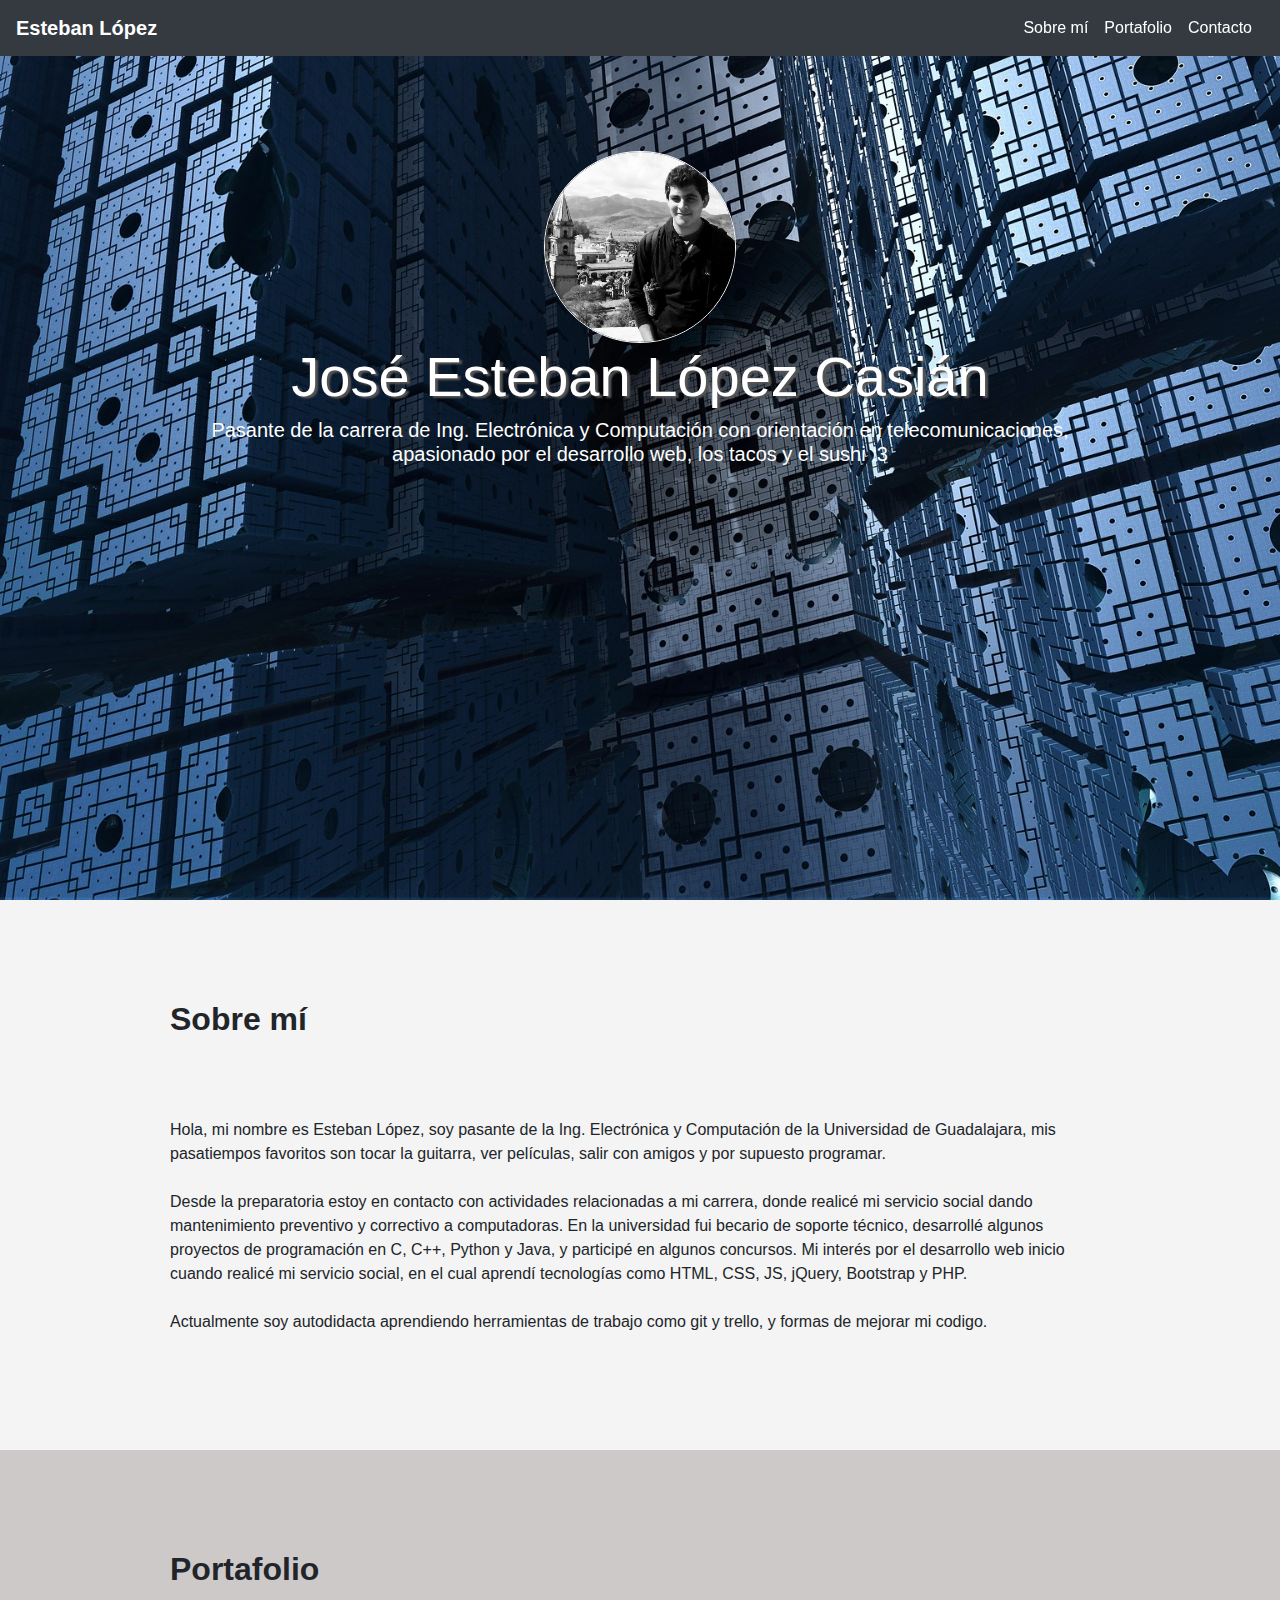
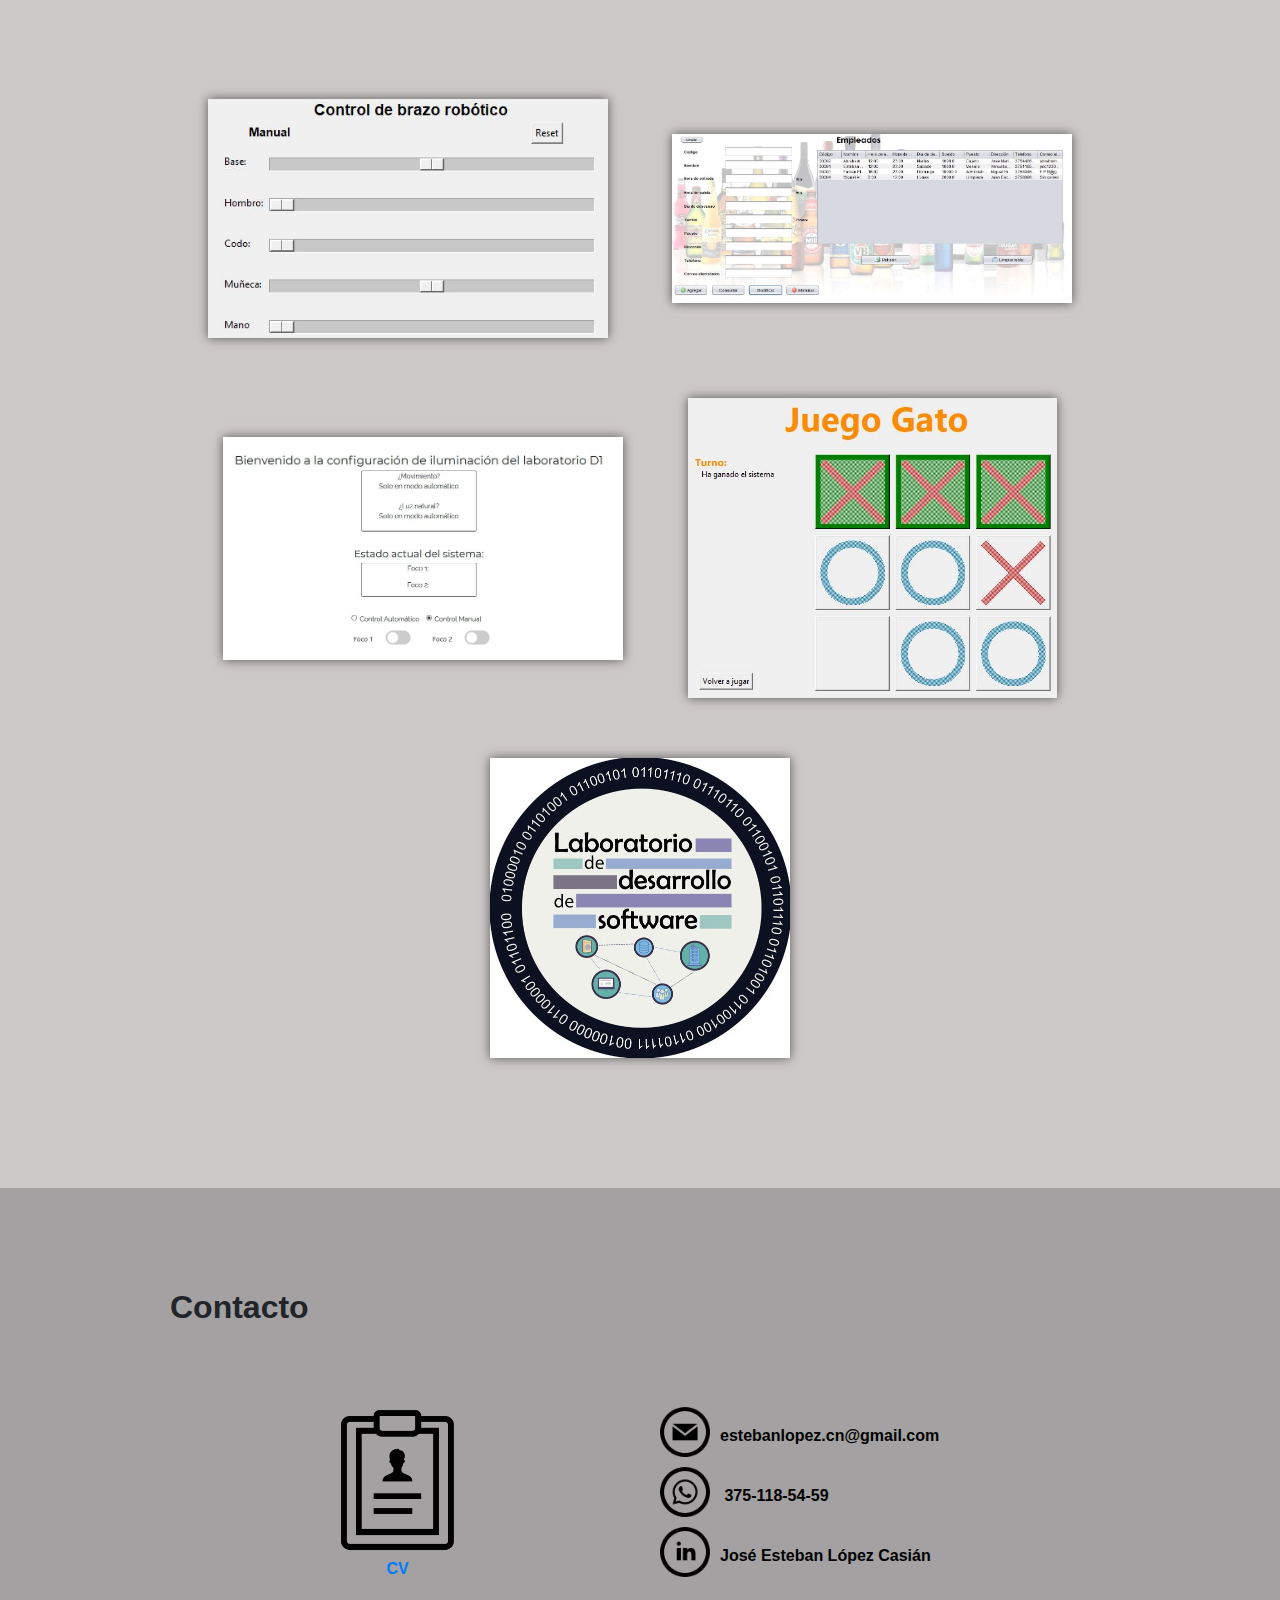
==== index.html @ 37975eb3 "Actualizando CV" ====
<!doctype html>
<html lang="en">
  <head>
    <meta charset="utf-8">
    <meta name="viewport" content="width=device-width, initial-scale=1, shrink-to-fit=no">
    <meta name="description" content="">
    <meta name="author" content="">

    <title>Esteban López</title>

    <!-- Bootstrap core CSS -->
    <link href="bootstrap/css/bootstrap.min.css" rel="stylesheet">

    <!-- Custom styles for this template -->
    <link href="css/starter-template.css" rel="stylesheet">
  </head>

  <body>

    <nav class="navbar navbar-expand-md navbar-dark bg-dark fixed-top">
      <a id="name" class="navbar-brand" href="#"><b>Esteban López</b></a>

      <div class="collapse navbar-collapse" id="menu">
        <ul class="navbar-nav mr-auto">
          <li class="nav-item active">
            <a class="nav-link" href="#sobremi">Sobre mí</a>
          </li>
          <li class="nav-item active">
            <a class="nav-link" href="#portafolio">Portafolio</a>
          </li>
          <li class="nav-item active">
            <a class="nav-link" href="#contacto">Contacto</a>
          </li>
        </ul>
      </div>
    </nav>

    <main role="main" class="main">
      <div class="starter-template pt-5">
        <img src="images/profile.jpg" id="profile" class="rounded-circle border border-white img-fluid">
        <h1 id="nombrePrincipal" class="display-4"><strong>José Esteban López Casián</strong></h1>
        <p class="lead h1"><b>Pasante de la carrera de Ing. Electrónica y Computación con orientación en telecomunicaciones, <br />apasionado por el desarrollo web, los tacos y el sushi :3</b></p>
      </div>
    </main><!-- /.container -->

    <section id="sobremi">
      <div class="container sobremi">
        <h2><b>Sobre mí</b></h2><br /><br /><br />
        <p>Hola, mi nombre es Esteban López, soy pasante de la Ing. Electrónica y Computación de la Universidad de Guadalajara, mis pasatiempos favoritos son tocar la guitarra, ver películas, salir con amigos y por supuesto programar.
        <br /><br />
        Desde la preparatoria estoy en contacto con actividades relacionadas a mi carrera, donde realicé mi servicio social dando mantenimiento preventivo y correctivo a computadoras. En la universidad fui becario de soporte técnico, desarrollé algunos proyectos de programación en C, C++, Python y Java, y participé en algunos concursos. Mi interés por el desarrollo web inicio cuando realicé mi servicio social, en el cual aprendí tecnologías como HTML, CSS, JS, jQuery, Bootstrap y PHP.
        <br /><br />
        Actualmente soy autodidacta aprendiendo herramientas de trabajo como git y trello, y formas de mejorar mi codigo.</p>
      </div>
    </section> <!-- Sobre mi -->

    <section id="portafolio">
      <div class="container portafolio">
        <h2><b>Portafolio</b></h2>
        <br /><br /><br />
        <a href="pages/brazo.html" target="blank"><img src="images/Projects/brazo1.JPG" class="imgPortafolio"></a>
        <a href="pages/bar.html" target="blank"><img src="images/Projects/BAR6.JPG" class="imgPortafolio"></a>
        <a href="pages/tca.html" target="blank"><img src="images/Projects/TCA1.JPG" class="imgPortafolio"></a>
        <a href="pages/gato.html" target="blank"><img src="images/Projects/IA4.JPG" class="imgPortafolio"></a>
        <a href="pages/lds.html" target="blank"><img src="images/Projects/LDS.JPG" class="imgPortafolio"></a>
      </div>
    </section>

    <section id="contacto">
      <div class="container cv">
        <h2><b>Contacto</b></h2>
        <br /><br /><br />
        <div class="row rowContacto">
          <div class="col">
            <a href="https://drive.google.com/open?id=1oWNqxkdIHij35m70nmXKSUbn70EQb5oa" target="_blank"><img src="images/cv.png" id="cv" width="150" height="150" alt="CV"><br />  
            <label id="lblcv" for="cv"><b> CV </b></label></a>
          </div>
          <div class="col redes">
              <div class="row">
                <a href="mailto:estebanlopez.cn@gmail.com"><img src="images/mail.png" width="50" height="50"><b>estebanlopez.cn@gmail.com</b></a>
              </div>
              <div class="row">
                <a><img src="images/whatsapp.png" width="50" height="50">
                <b>375-118-54-59</b></a>
              </div>
              <div class="row">
                <a href="https://www.linkedin.com/in/jos%C3%A9-esteban-l%C3%B3pez-casi%C3%A1n-299401143/" target="_blank"><img src="images/linkedin.png" width="50" height="50"><b>José Esteban López Casián</b></a>
              </div>
          </div>
        </div>
      </div>
    </section>
    <script type="text/javascript" src="js/jquery.js"></script>
  </body>
</html>
---- css/starter-template.css ----
body, html{
	height: 100%;
}

.starter-template {
  color: white;
  text-align: center;
}

.main {
	padding-top: 55px;
	height: 100%;
	background-image: url(../images/main.jpg);
	background-position: center;
	background-repeat: no-repeat;
	background-size: cover;
}

#nombrePrincipal {
  	text-shadow: 3px 2px 2px #565555;
}

#name {
	margin-right: 30px;
}

#profile {
	max-width: 12em;
	max-height: 12em;
}

.container {
	padding: 100px;
}

#sobremi {
	background-color: #f4f4f4;
}

#portafolio {
	background-color: #cec9c9;
	text-align: center;
}

#menu {
	position: inherit;
	right: 0;
	padding-right: 20px;
}

.imgPortafolio {
	box-shadow: 0 0 10px #565555;
	max-height: 300px;
	max-width: 400px;
	margin: 30px;
}

.portafolio h2 {
	text-align: left;
}

#contacto {
	background-color: #a3a1a1;
}

.rowContacto{
	text-align: center;
}

.redes img{
	display: inline-block;
	margin: 0 10px 10px 20px;
}

.redes b {
	color: black;
}
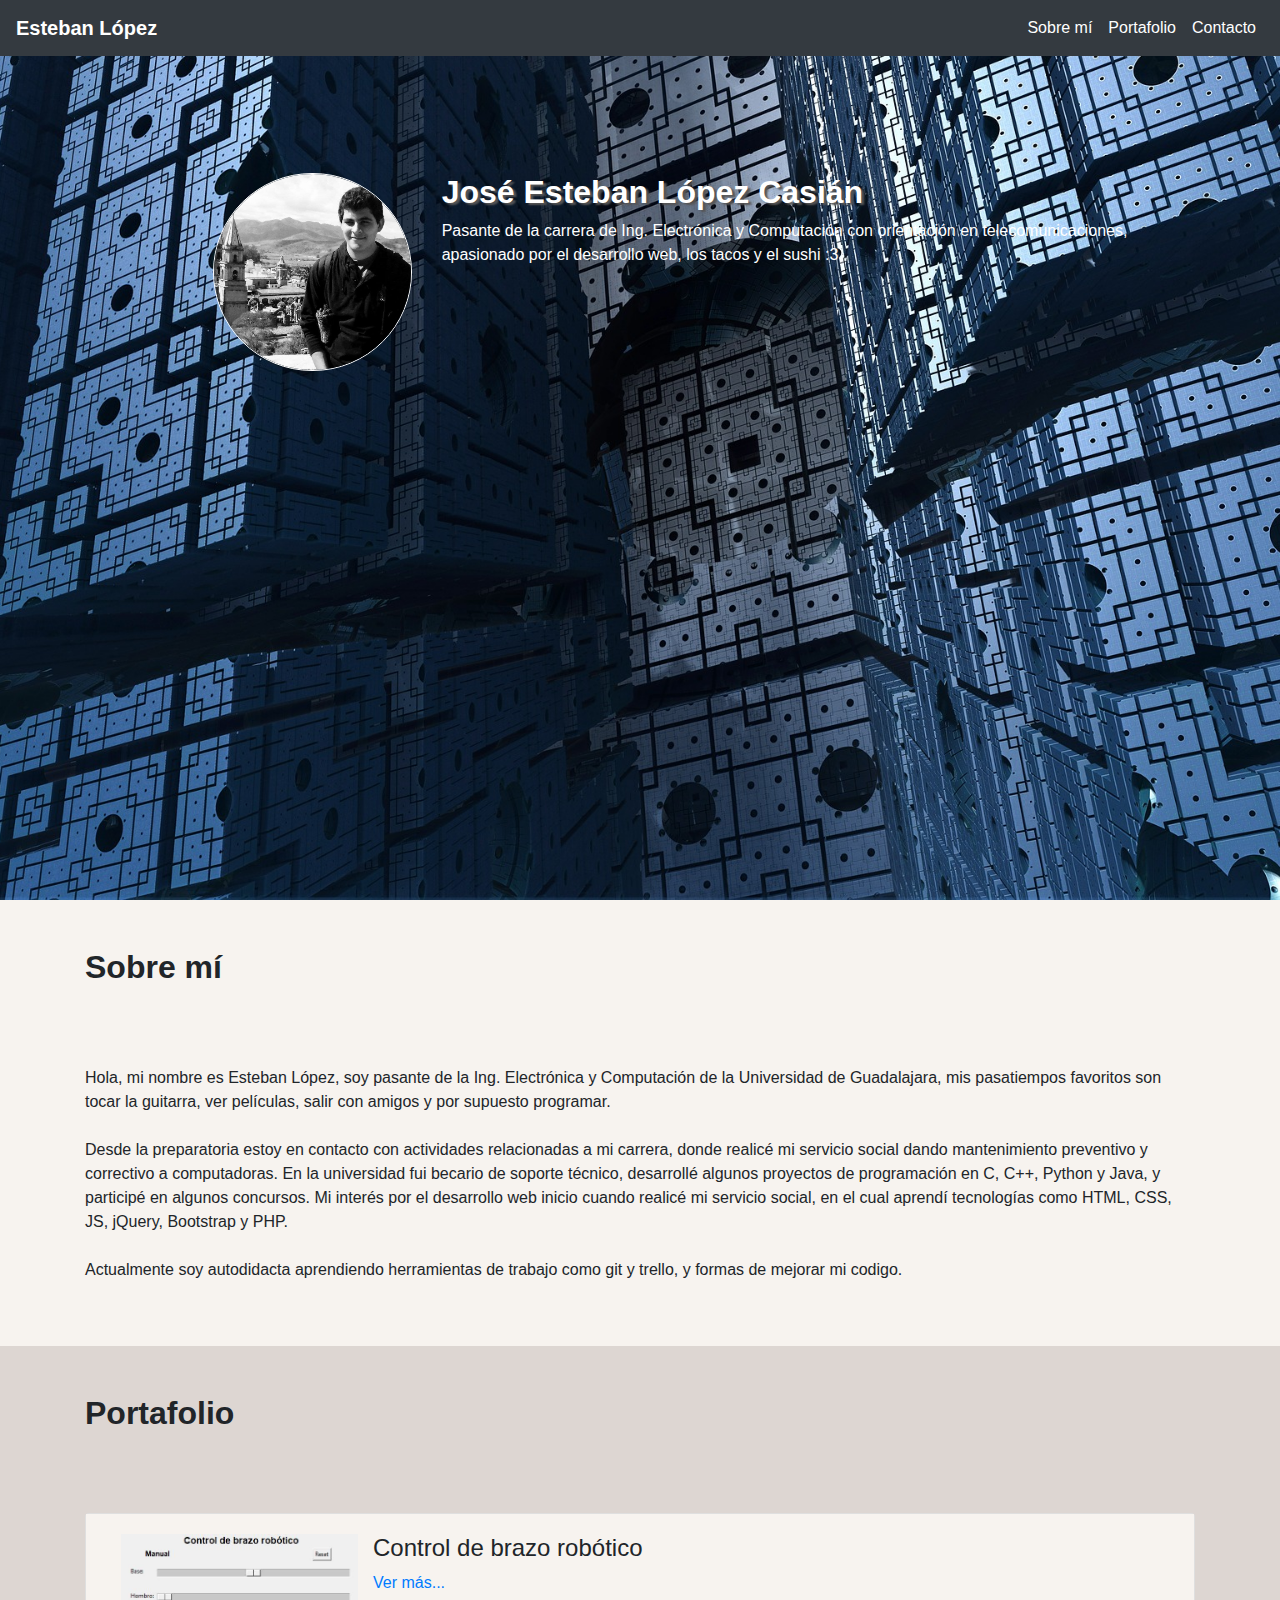
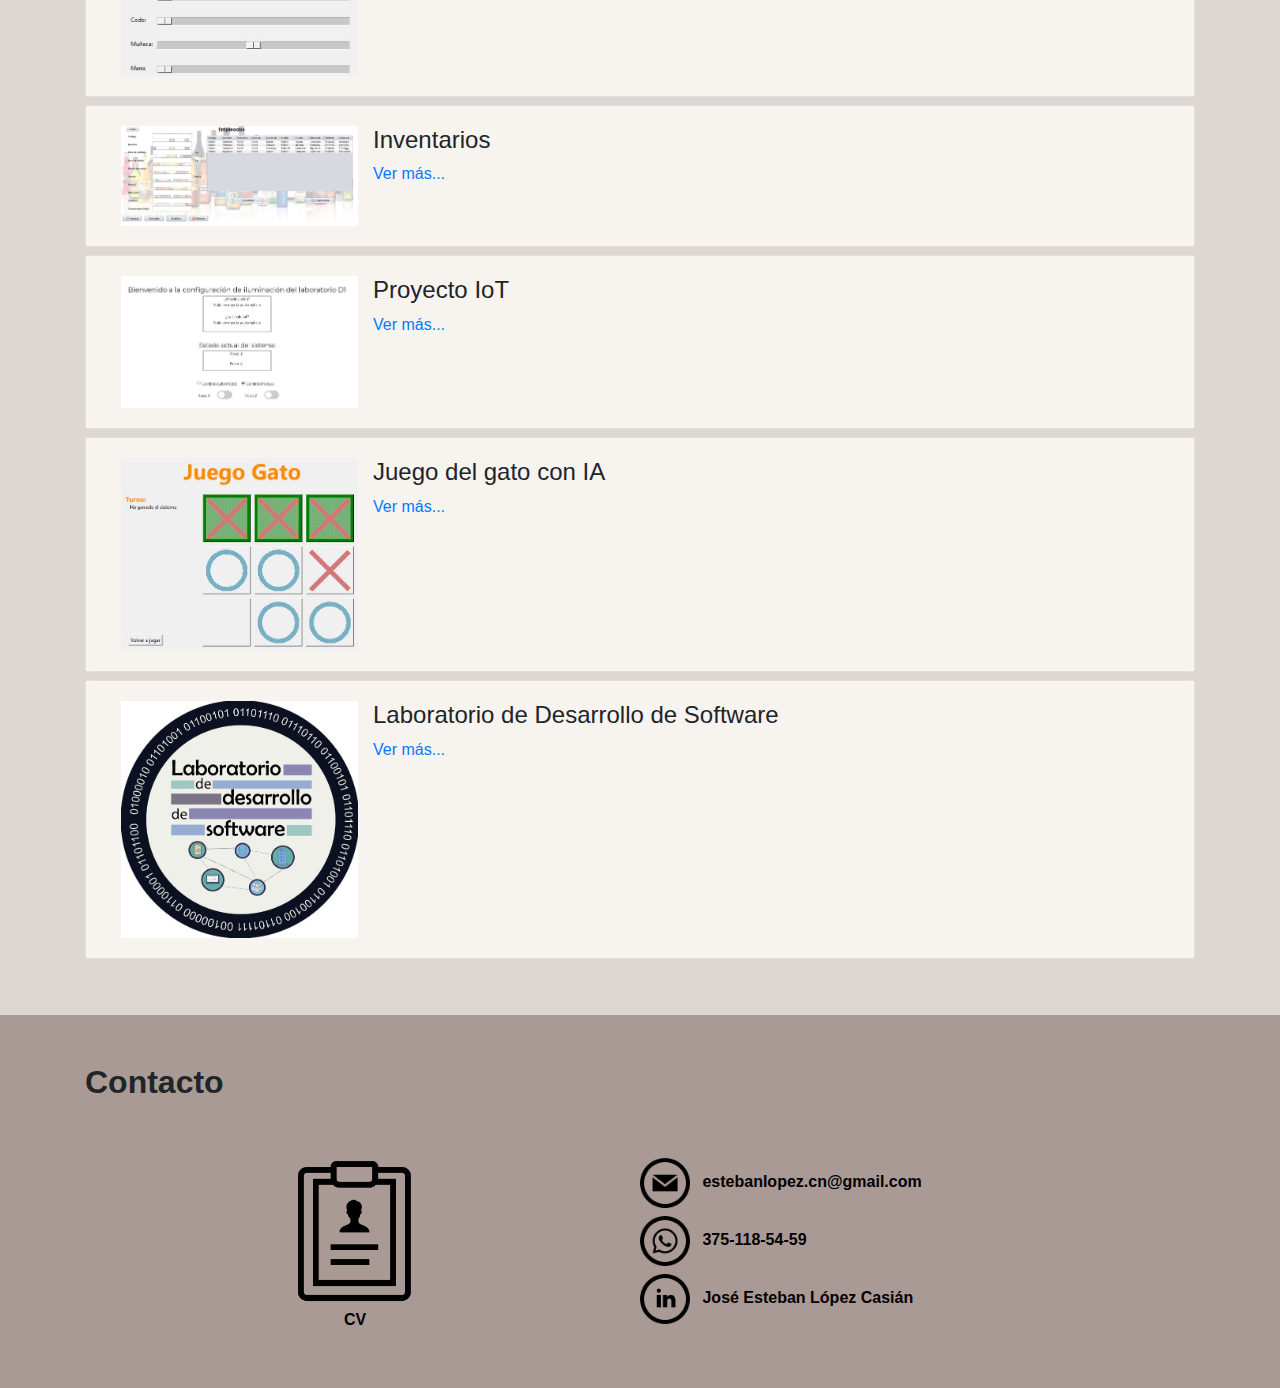
==== commit 71651aea: "refactor: Add bootstrap cards and change the color pallette." ====
--- a/index.html
+++ b/index.html
@@ -1,95 +1,196 @@
-<!doctype html>
-<html lang="en">
-  <head>
-    <meta charset="utf-8">
-    <meta name="viewport" content="width=device-width, initial-scale=1, shrink-to-fit=no">
-    <meta name="description" content="">
-    <meta name="author" content="">
-
-    <title>Esteban López</title>
-
-    <!-- Bootstrap core CSS -->
-    <link href="bootstrap/css/bootstrap.min.css" rel="stylesheet">
-
-    <!-- Custom styles for this template -->
-    <link href="css/starter-template.css" rel="stylesheet">
-  </head>
-
-  <body>
-
-    <nav class="navbar navbar-expand-md navbar-dark bg-dark fixed-top">
-      <a id="name" class="navbar-brand" href="#"><b>Esteban López</b></a>
-
-      <div class="collapse navbar-collapse" id="menu">
-        <ul class="navbar-nav mr-auto">
-          <li class="nav-item active">
-            <a class="nav-link" href="#sobremi">Sobre mí</a>
-          </li>
-          <li class="nav-item active">
-            <a class="nav-link" href="#portafolio">Portafolio</a>
-          </li>
-          <li class="nav-item active">
-            <a class="nav-link" href="#contacto">Contacto</a>
-          </li>
-        </ul>
-      </div>
-    </nav>
-
-    <main role="main" class="main">
-      <div class="starter-template pt-5">
-        <img src="images/profile.jpg" id="profile" class="rounded-circle border border-white img-fluid">
-        <h1 id="nombrePrincipal" class="display-4"><strong>José Esteban López Casián</strong></h1>
-        <p class="lead h1"><b>Pasante de la carrera de Ing. Electrónica y Computación con orientación en telecomunicaciones, <br />apasionado por el desarrollo web, los tacos y el sushi :3</b></p>
-      </div>
-    </main><!-- /.container -->
-
-    <section id="sobremi">
-      <div class="container sobremi">
-        <h2><b>Sobre mí</b></h2><br /><br /><br />
-        <p>Hola, mi nombre es Esteban López, soy pasante de la Ing. Electrónica y Computación de la Universidad de Guadalajara, mis pasatiempos favoritos son tocar la guitarra, ver películas, salir con amigos y por supuesto programar.
-        <br /><br />
-        Desde la preparatoria estoy en contacto con actividades relacionadas a mi carrera, donde realicé mi servicio social dando mantenimiento preventivo y correctivo a computadoras. En la universidad fui becario de soporte técnico, desarrollé algunos proyectos de programación en C, C++, Python y Java, y participé en algunos concursos. Mi interés por el desarrollo web inicio cuando realicé mi servicio social, en el cual aprendí tecnologías como HTML, CSS, JS, jQuery, Bootstrap y PHP.
-        <br /><br />
-        Actualmente soy autodidacta aprendiendo herramientas de trabajo como git y trello, y formas de mejorar mi codigo.</p>
-      </div>
-    </section> <!-- Sobre mi -->
-
-    <section id="portafolio">
-      <div class="container portafolio">
-        <h2><b>Portafolio</b></h2>
-        <br /><br /><br />
-        <a href="pages/brazo.html" target="blank"><img src="images/Projects/brazo1.JPG" class="imgPortafolio"></a>
-        <a href="pages/bar.html" target="blank"><img src="images/Projects/BAR6.JPG" class="imgPortafolio"></a>
-        <a href="pages/tca.html" target="blank"><img src="images/Projects/TCA1.JPG" class="imgPortafolio"></a>
-        <a href="pages/gato.html" target="blank"><img src="images/Projects/IA4.JPG" class="imgPortafolio"></a>
-        <a href="pages/lds.html" target="blank"><img src="images/Projects/LDS.JPG" class="imgPortafolio"></a>
-      </div>
-    </section>
-
-    <section id="contacto">
-      <div class="container cv">
-        <h2><b>Contacto</b></h2>
-        <br /><br /><br />
-        <div class="row rowContacto">
-          <div class="col">
-            <a href="https://drive.google.com/open?id=1oWNqxkdIHij35m70nmXKSUbn70EQb5oa" target="_blank"><img src="images/cv.png" id="cv" width="150" height="150" alt="CV"><br />  
-            <label id="lblcv" for="cv"><b> CV </b></label></a>
-          </div>
-          <div class="col redes">
-              <div class="row">
-                <a href="mailto:estebanlopez.cn@gmail.com"><img src="images/mail.png" width="50" height="50"><b>estebanlopez.cn@gmail.com</b></a>
-              </div>
-              <div class="row">
-                <a><img src="images/whatsapp.png" width="50" height="50">
-                <b>375-118-54-59</b></a>
-              </div>
-              <div class="row">
-                <a href="https://www.linkedin.com/in/jos%C3%A9-esteban-l%C3%B3pez-casi%C3%A1n-299401143/" target="_blank"><img src="images/linkedin.png" width="50" height="50"><b>José Esteban López Casián</b></a>
-              </div>
-          </div>
-        </div>
-      </div>
-    </section>
-    <script type="text/javascript" src="js/jquery.js"></script>
-  </body>
+<!doctype html>
+<html lang="en">
+  <head>
+    <meta charset="utf-8">
+    <meta name="viewport" content="width=device-width, initial-scale=1, shrink-to-fit=no">
+    <meta name="description" content="">
+    <meta name="author" content="">
+
+    <title>Esteban López</title>
+
+    <link rel="stylesheet" href="css/starter-template.css">
+    <link rel="stylesheet" href="https://stackpath.bootstrapcdn.com/bootstrap/4.1.2/css/bootstrap.min.css">
+  </head>
+
+  <body>
+    <nav class="navbar navbar-expand-lg navbar-dark bg-dark fixed-top">
+      <a id="name" class="navbar-brand" href="#"><b>Esteban López</b></a>
+      <button class="navbar-toggler" type="button" data-toggle="collapse" data-target="#menu" aria-controls="navbarNav" aria-expanded="false" aria-label="Toggle navigation">
+        <span class="navbar-toggler-icon"></span>
+      </button>
+      <div class="collapse navbar-collapse" id="menu">
+        <ul class="navbar-nav mr-auto"></ul>
+        <ul  class="navbar-nav">
+          <li class="nav-item active">
+            <a class="nav-link" href="#sobremi">Sobre mí</a>
+          </li>
+          <li class="nav-item active">
+            <a class="nav-link" href="#portafolio">Portafolio</a>
+          </li>
+          <li class="nav-item active">
+            <a class="nav-link" href="#contacto">Contacto</a>
+          </li>
+        </ul>
+      </div>
+    </nav>
+    <div role="main" class="container-fluid pt-5 fullImage text-center">
+      <div class="starter-template">
+        <div class="row">
+          <div class="col-sm-4 text-md-right">
+            <img src="images/profile.jpg" id="profile" class="rounded-circle border border-white img-fluid w-50">
+          </div>
+          <div class="col-sm-8">
+            <p id="nombrePrincipal" class="h2 text-md-left"><strong>José Esteban López Casián</strong></p>
+            <p class="text-md-left">Pasante de la carrera de Ing. Electrónica y Computación con orientación en telecomunicaciones, <br />apasionado por el desarrollo web, los tacos y el sushi :3</p>
+          </div>
+        </div>
+      </div>
+    </div><!-- /.container -->
+ 
+    <div id="sobremi" class="w-100">
+      <div class="container pt-5 pb-5">
+          <p class="h2"><b>Sobre mí</b></p><br /><br /><br />
+          <p>Hola, mi nombre es Esteban López, soy pasante de la Ing. Electrónica y Computación de la Universidad de Guadalajara, mis pasatiempos favoritos son tocar la guitarra, ver películas, salir con amigos y por supuesto programar.
+          <br /><br />
+          Desde la preparatoria estoy en contacto con actividades relacionadas a mi carrera, donde realicé mi servicio social dando mantenimiento preventivo y correctivo a computadoras. En la universidad fui becario de soporte técnico, desarrollé algunos proyectos de programación en C, C++, Python y Java, y participé en algunos concursos. Mi interés por el desarrollo web inicio cuando realicé mi servicio social, en el cual aprendí tecnologías como HTML, CSS, JS, jQuery, Bootstrap y PHP.
+          <br /><br />
+          Actualmente soy autodidacta aprendiendo herramientas de trabajo como git y trello, y formas de mejorar mi codigo.</p>
+      </div> <!-- Sobre mi -->
+    </div>
+    <div id="portafolio">
+        <div class="container pt-5 pb-5">
+          <p class="h2"><b>Portafolio</b></p>
+          <br /><br /><br />
+          <div class="card mb-2">
+            <div class="card-body">
+              <div class="video-image-thumb col-md-3 float-left">
+                <div class="video-image-mask">
+                    <img src="images/Projects/brazo1.JPG" class="w-100 h-100">
+                </div>
+              </div>
+              <div class="data">
+                  <h4 class="video-title">Control de brazo robótico</h4>
+                  <p><a href="pages/brazo.html">Ver más...</a></p>
+              </div>
+            </div>
+          </div>
+
+          <div class="card mb-2">
+            <div class="card-body">
+              <div class="video-image-thumb col-md-3 float-left">
+                <div class="video-image-mask">
+                    <img src="images/Projects/BAR6.JPG" class="w-100 h-100">
+                </div>
+              </div>
+              <div class="data">
+                  <h4 class="video-title">Inventarios</h4>
+                  <p><a href="pages/bar.html">Ver más...</a></p>
+              </div>
+            </div>
+          </div>
+
+          <div class="card mb-2">
+            <div class="card-body">
+              <div class="video-image-thumb col-md-3 float-left">
+                <div class="video-image-mask">
+                    <img src="images/Projects/TCA1.JPG" class="w-100 h-100">
+                </div>
+              </div>
+              <div class="data">
+                  <h4 class="video-title">Proyecto IoT</h4>
+                  <p><a href="pages/tca.html">Ver más...</a></p>
+              </div>
+            </div>
+          </div>
+
+          <div class="card mb-2">
+            <div class="card-body">
+              <div class="video-image-thumb col-md-3 float-left">
+                <div class="video-image-mask">
+                    <img src="images/Projects/IA4.JPG" class="w-100 h-100">
+                </div>
+              </div>
+              <div class="data">
+                  <h4 class="video-title">Juego del gato con IA</h4>
+                  <p><a href="pages/gato.html">Ver más...</a></p>
+              </div>
+            </div>
+          </div>
+
+          <div class="card mb-2">
+            <div class="card-body">
+              <div class="video-image-thumb col-md-3 float-left">
+                <div class="video-image-mask">
+                    <img src="images/Projects/LDS.JPG" class="w-100 h-100">
+                </div>
+              </div>
+              <div class="data">
+                  <h4 class="video-title">Laboratorio de Desarrollo de Software</h4>
+                  <p><a href="pages/lds.html">Ver más...</a></p>
+              </div>
+            </div>
+          </div>
+        </div>
+      </div>
+      <div id="contacto">
+        <div class="container pt-5 pb-5">
+          <p class="h2"><b>Contacto</b></p> <br /><br />
+          <div class="row cvCenter">
+            <div class="col">
+              <a href="https://drive.google.com/open?id=1oWNqxkdIHij35m70nmXKSUbn70EQb5oa" target="_blank"><img src="images/cv.png" id="cv" width="150" height="150" alt="CV"><br />  
+              <label id="lblcv" for="cv"><b> CV </b></label></a>
+            </div>
+            <div class="col">
+              <div class="row pb-2">
+                <a href="mailto:estebanlopez.cn@gmail.com">
+                  <img class="mr-2" src="images/mail.png" width="50" height="50">
+                  <b>estebanlopez.cn@gmail.com</b>
+                </a>
+              </div>
+              <div class="row pb-2">
+                <a>
+                  <img class="mr-2" src="images/whatsapp.png" width="50" height="50">
+                  <b>375-118-54-59</b>
+                </a>
+              </div>
+              <div class="row">
+                <a href="https://www.linkedin.com/in/jos%C3%A9-esteban-l%C3%B3pez-casi%C3%A1n-299401143/" target="_blank">
+                  <img class="mr-2" src="images/linkedin.png" width="50" height="50">
+                  <b>José Esteban López Casián</b>
+                </a>
+              </div>
+            </div>
+          </div>
+        </div>
+      </div>
+      <!--
+      <section id="contacto">
+        <div class="container cv">
+          <h2><b>Contacto</b></h2>
+          <br /><br /><br />
+          <div class="row rowContacto">
+            <div class="col">
+                <a href="https://drive.google.com/open?id=1oWNqxkdIHij35m70nmXKSUbn70EQb5oa" target="_blank"><img src="images/cv.png" id="cv" width="150" height="150" alt="CV"><br />  
+                <label id="lblcv" for="cv"><b> CV </b></label></a>
+            </div>
+            <div class="col redes">
+                <div class="row">
+                  <a href="mailto:estebanlopez.cn@gmail.com"><img src="images/mail.png" width="50" height="50"><b>estebanlopez.cn@gmail.com</b></a>
+                </div>
+                <div class="row">
+                  <a><img src="images/whatsapp.png" width="50" height="50">
+                  <b>375-118-54-59</b></a>
+                </div>
+                <div class="row">
+                  <a href="https://www.linkedin.com/in/jos%C3%A9-esteban-l%C3%B3pez-casi%C3%A1n-299401143/" target="_blank"><img src="images/linkedin.png" width="50" height="50"><b>José Esteban López Casián</b></a>
+                </div>
+            </div>
+          </div>
+        </div>
+      </section>
+    </div>-->
+    <script src="https://code.jquery.com/jquery-3.3.1.slim.min.js" integrity="sha384-q8i/X+965DzO0rT7abK41JStQIAqVgRVzpbzo5smXKp4YfRvH+8abtTE1Pi6jizo" crossorigin="anonymous"></script>
+    <script src="https://cdnjs.cloudflare.com/ajax/libs/popper.js/1.14.3/umd/popper.min.js" integrity="sha384-ZMP7rVo3mIykV+2+9J3UJ46jBk0WLaUAdn689aCwoqbBJiSnjAK/l8WvCWPIPm49" crossorigin="anonymous"></script>
+    <script src="https://stackpath.bootstrapcdn.com/bootstrap/4.1.2/js/bootstrap.min.js" integrity="sha384-o+RDsa0aLu++PJvFqy8fFScvbHFLtbvScb8AjopnFD+iEQ7wo/CG0xlczd+2O/em" crossorigin="anonymous"></script>
+  </body>
 </html>--- a/css/starter-template.css
+++ b/css/starter-template.css
@@ -1,78 +1,55 @@
-body, html{
-	height: 100%;
-}
-
-.starter-template {
-  color: white;
-  text-align: center;
-}
-
-.main {
-	padding-top: 55px;
-	height: 100%;
-	background-image: url(../images/main.jpg);
-	background-position: center;
-	background-repeat: no-repeat;
-	background-size: cover;
-}
-
-#nombrePrincipal {
-  	text-shadow: 3px 2px 2px #565555;
-}
-
-#name {
-	margin-right: 30px;
-}
-
-#profile {
-	max-width: 12em;
-	max-height: 12em;
-}
-
-.container {
-	padding: 100px;
-}
-
-#sobremi {
-	background-color: #f4f4f4;
-}
-
-#portafolio {
-	background-color: #cec9c9;
-	text-align: center;
-}
-
-#menu {
-	position: inherit;
-	right: 0;
-	padding-right: 20px;
-}
-
-.imgPortafolio {
-	box-shadow: 0 0 10px #565555;
-	max-height: 300px;
-	max-width: 400px;
-	margin: 30px;
-}
-
-.portafolio h2 {
-	text-align: left;
-}
-
-#contacto {
-	background-color: #a3a1a1;
-}
-
-.rowContacto{
-	text-align: center;
-}
-
-.redes img{
-	display: inline-block;
-	margin: 0 10px 10px 20px;
-}
-
-.redes b {
-	color: black;
-}
-
+body, html{
+	height: 100%;
+}
+
+.starter-template {
+  color: white;
+  padding-top: 10% !important;
+}
+
+.fullImage {
+	height: 100%;
+	background-image: url(../images/main.jpg);
+	background-position: center;
+	background-repeat: no-repeat;
+	background-size: cover;
+}
+
+#nombrePrincipal {
+  	text-shadow: 3px 2px 2px #565555;
+}
+
+#sobremi {
+	background-color: #f7f3ef;
+}
+
+#portafolio {
+	background-color: #ddd6d2;
+}
+
+#contacto {
+	background-color: #aa9a96;
+}
+
+.cvCenter a, .cvCenter{
+	color: black;
+	text-align: center;
+}
+
+.card-body{
+	background-color: #f7f3ef;
+}
+/*
+.rowContacto{
+	text-align: center;
+}
+
+.redes img{
+	display: inline-block;
+	margin: 0 10px 10px 20px;
+}
+
+.redes b {
+	color: black;
+}
+
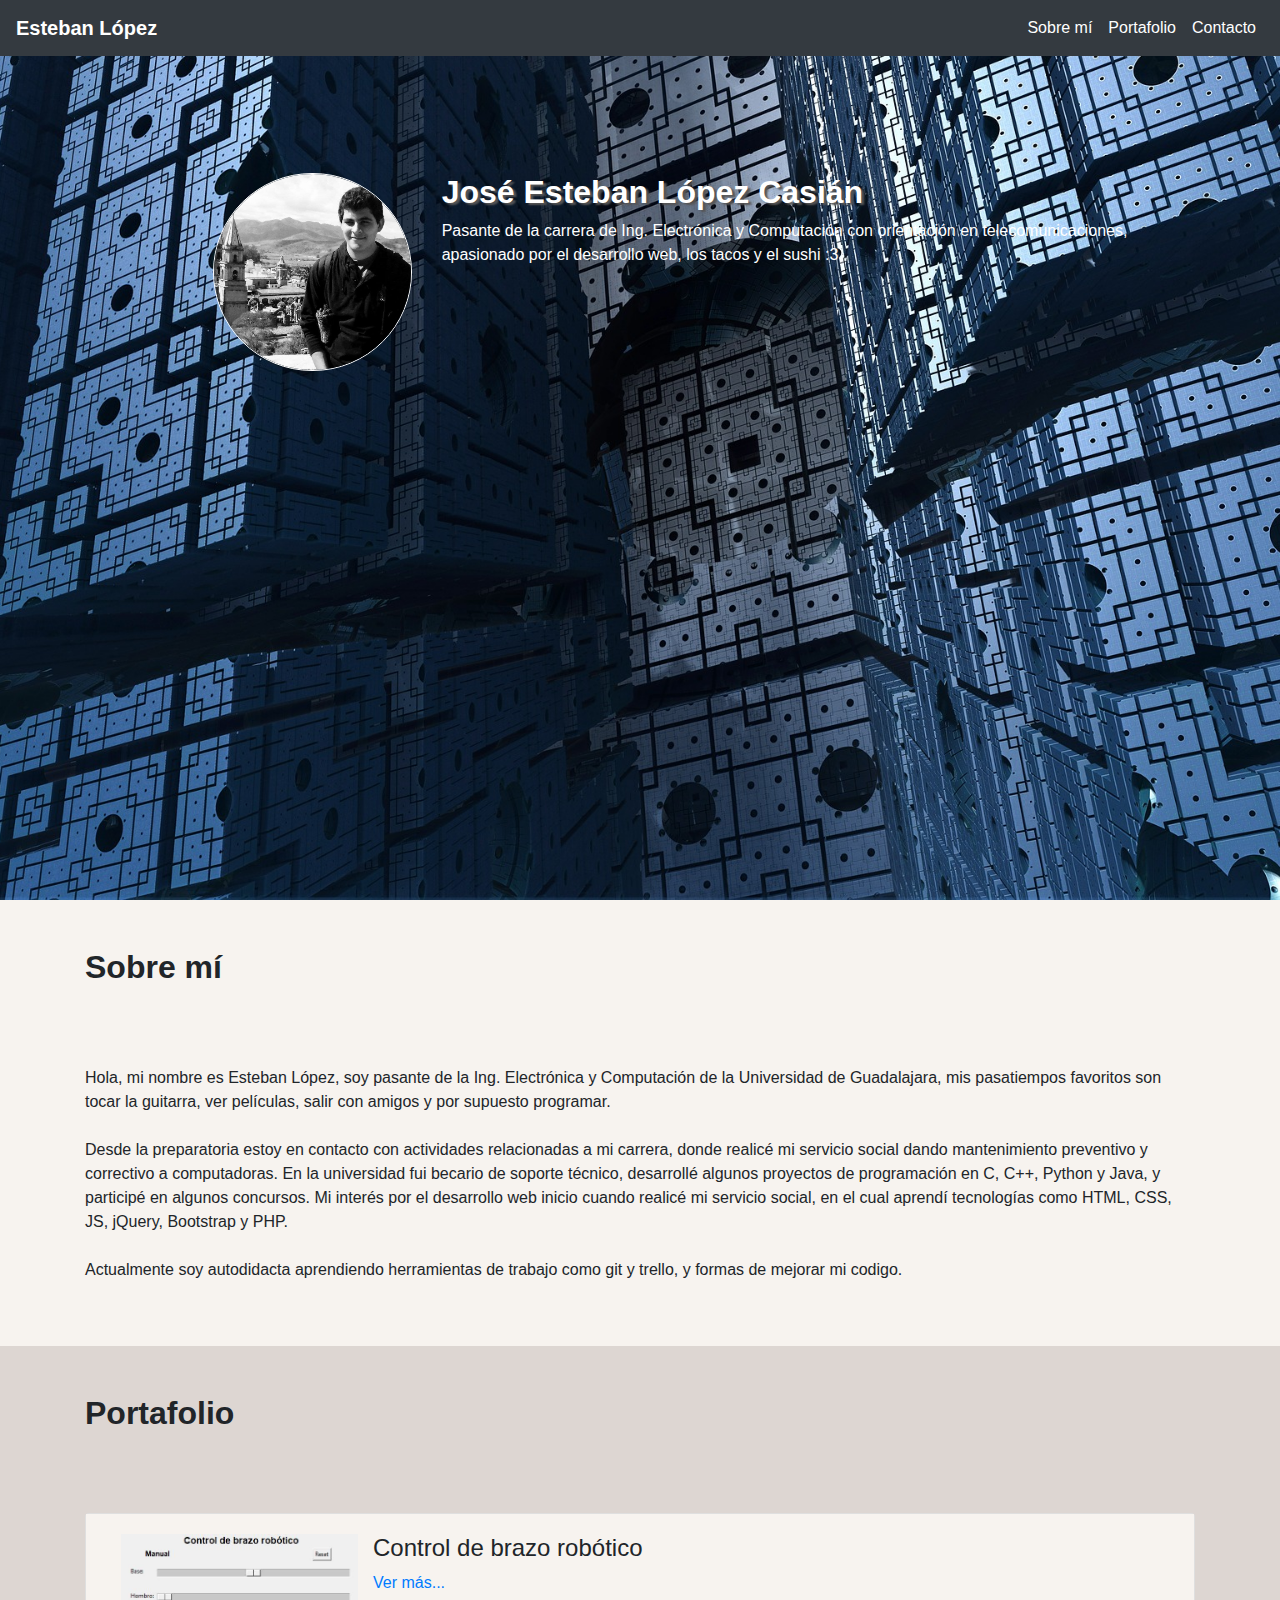
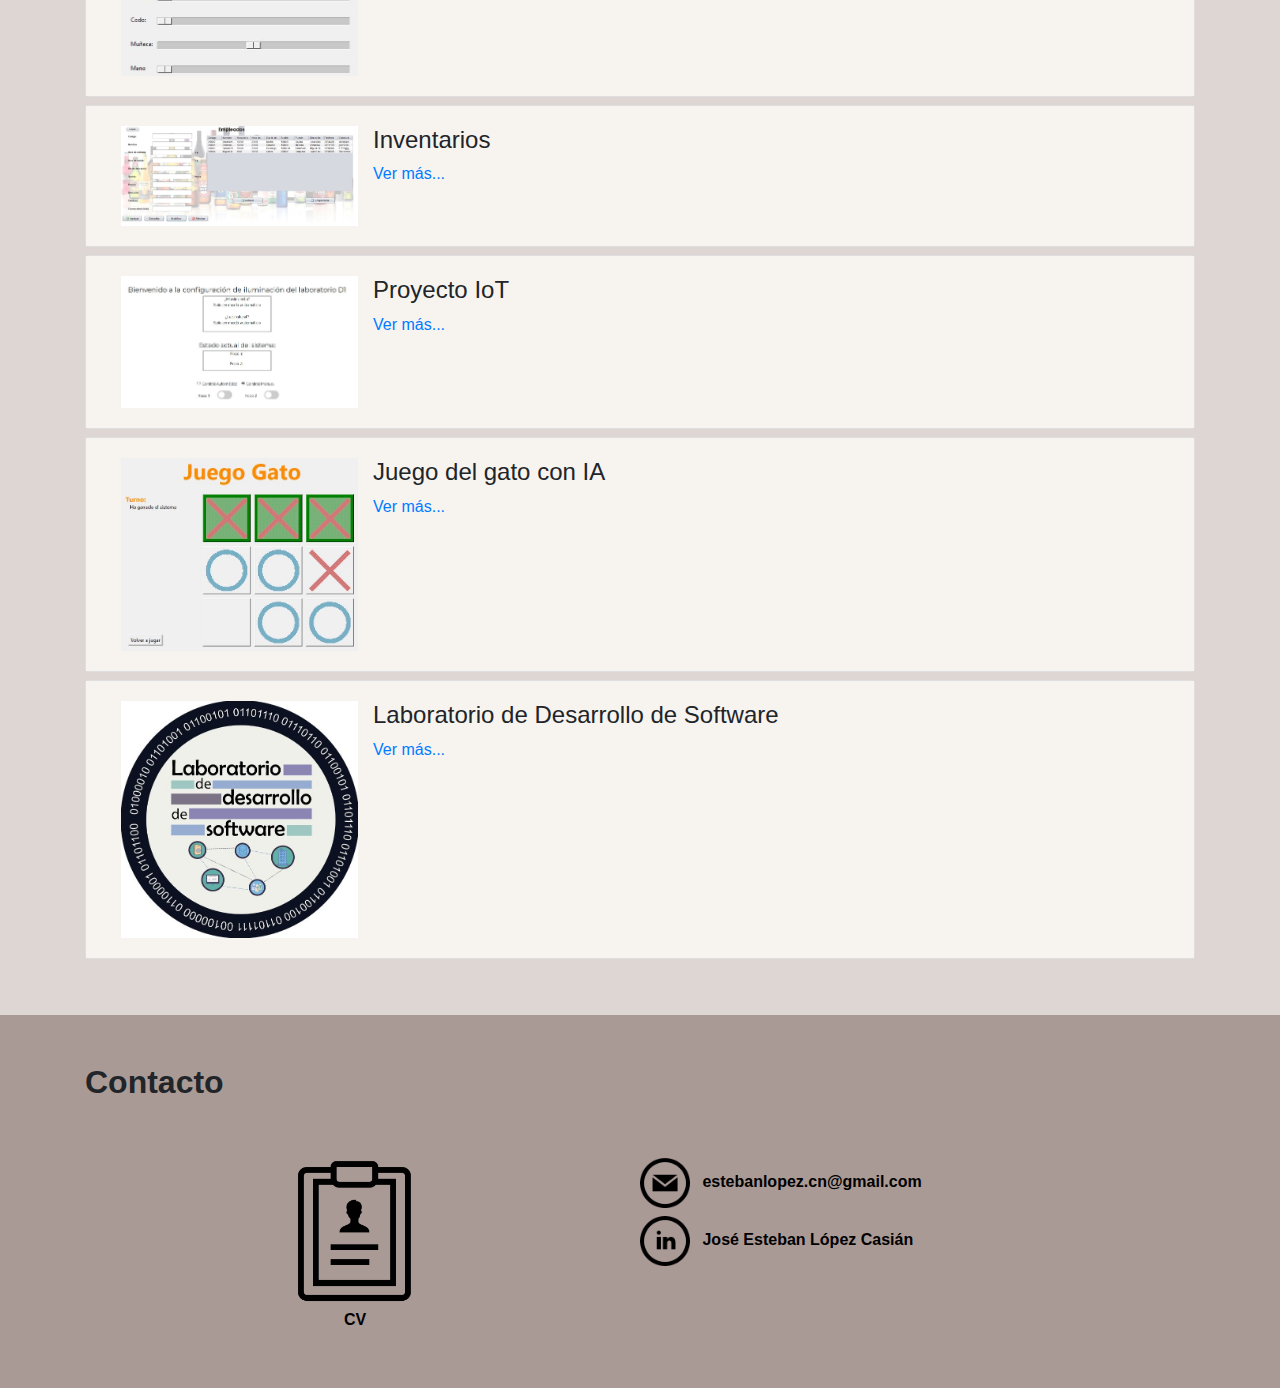
==== commit b58284c6: "fix: change CV url." ====
--- a/index.html
+++ b/index.html
@@ -137,7 +137,7 @@
           <p class="h2"><b>Contacto</b></p> <br /><br />
           <div class="row cvCenter">
             <div class="col">
-              <a href="https://drive.google.com/open?id=1oWNqxkdIHij35m70nmXKSUbn70EQb5oa" target="_blank"><img src="images/cv.png" id="cv" width="150" height="150" alt="CV"><br />  
+              <a href="https://drive.google.com/file/d/1BlrGmjgo-PZPkYwA4VZKEpNEvNTy_zhB/view?usp=sharing" target="_blank"><img src="images/cv.png" id="cv" width="150" height="150" alt="CV"><br />  
               <label id="lblcv" for="cv"><b> CV </b></label></a>
             </div>
             <div class="col">
@@ -145,12 +145,6 @@
                 <a href="mailto:estebanlopez.cn@gmail.com">
                   <img class="mr-2" src="images/mail.png" width="50" height="50">
                   <b>estebanlopez.cn@gmail.com</b>
-                </a>
-              </div>
-              <div class="row pb-2">
-                <a>
-                  <img class="mr-2" src="images/whatsapp.png" width="50" height="50">
-                  <b>375-118-54-59</b>
                 </a>
               </div>
               <div class="row">
@@ -163,32 +157,6 @@
           </div>
         </div>
       </div>
-      <!--
-      <section id="contacto">
-        <div class="container cv">
-          <h2><b>Contacto</b></h2>
-          <br /><br /><br />
-          <div class="row rowContacto">
-            <div class="col">
-                <a href="https://drive.google.com/open?id=1oWNqxkdIHij35m70nmXKSUbn70EQb5oa" target="_blank"><img src="images/cv.png" id="cv" width="150" height="150" alt="CV"><br />  
-                <label id="lblcv" for="cv"><b> CV </b></label></a>
-            </div>
-            <div class="col redes">
-                <div class="row">
-                  <a href="mailto:estebanlopez.cn@gmail.com"><img src="images/mail.png" width="50" height="50"><b>estebanlopez.cn@gmail.com</b></a>
-                </div>
-                <div class="row">
-                  <a><img src="images/whatsapp.png" width="50" height="50">
-                  <b>375-118-54-59</b></a>
-                </div>
-                <div class="row">
-                  <a href="https://www.linkedin.com/in/jos%C3%A9-esteban-l%C3%B3pez-casi%C3%A1n-299401143/" target="_blank"><img src="images/linkedin.png" width="50" height="50"><b>José Esteban López Casián</b></a>
-                </div>
-            </div>
-          </div>
-        </div>
-      </section>
-    </div>-->
     <script src="https://code.jquery.com/jquery-3.3.1.slim.min.js" integrity="sha384-q8i/X+965DzO0rT7abK41JStQIAqVgRVzpbzo5smXKp4YfRvH+8abtTE1Pi6jizo" crossorigin="anonymous"></script>
     <script src="https://cdnjs.cloudflare.com/ajax/libs/popper.js/1.14.3/umd/popper.min.js" integrity="sha384-ZMP7rVo3mIykV+2+9J3UJ46jBk0WLaUAdn689aCwoqbBJiSnjAK/l8WvCWPIPm49" crossorigin="anonymous"></script>
     <script src="https://stackpath.bootstrapcdn.com/bootstrap/4.1.2/js/bootstrap.min.js" integrity="sha384-o+RDsa0aLu++PJvFqy8fFScvbHFLtbvScb8AjopnFD+iEQ7wo/CG0xlczd+2O/em" crossorigin="anonymous"></script>
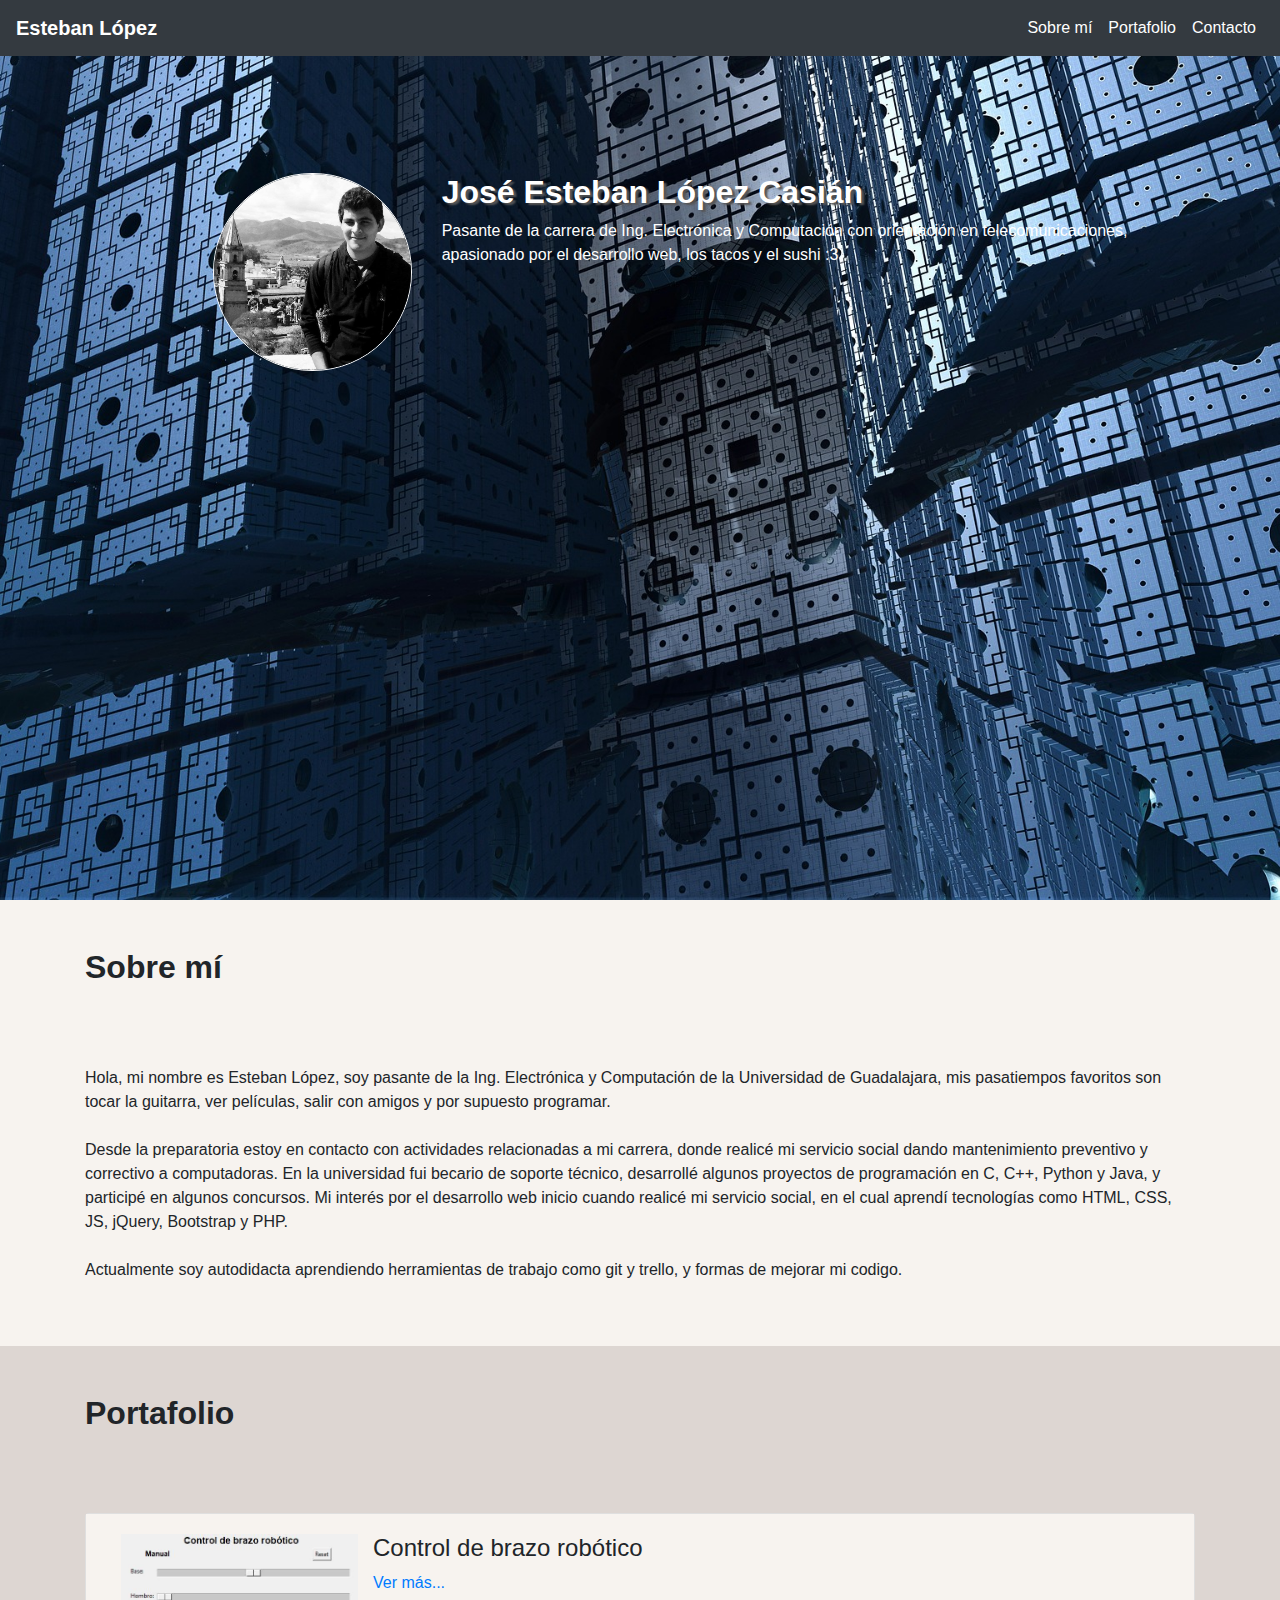
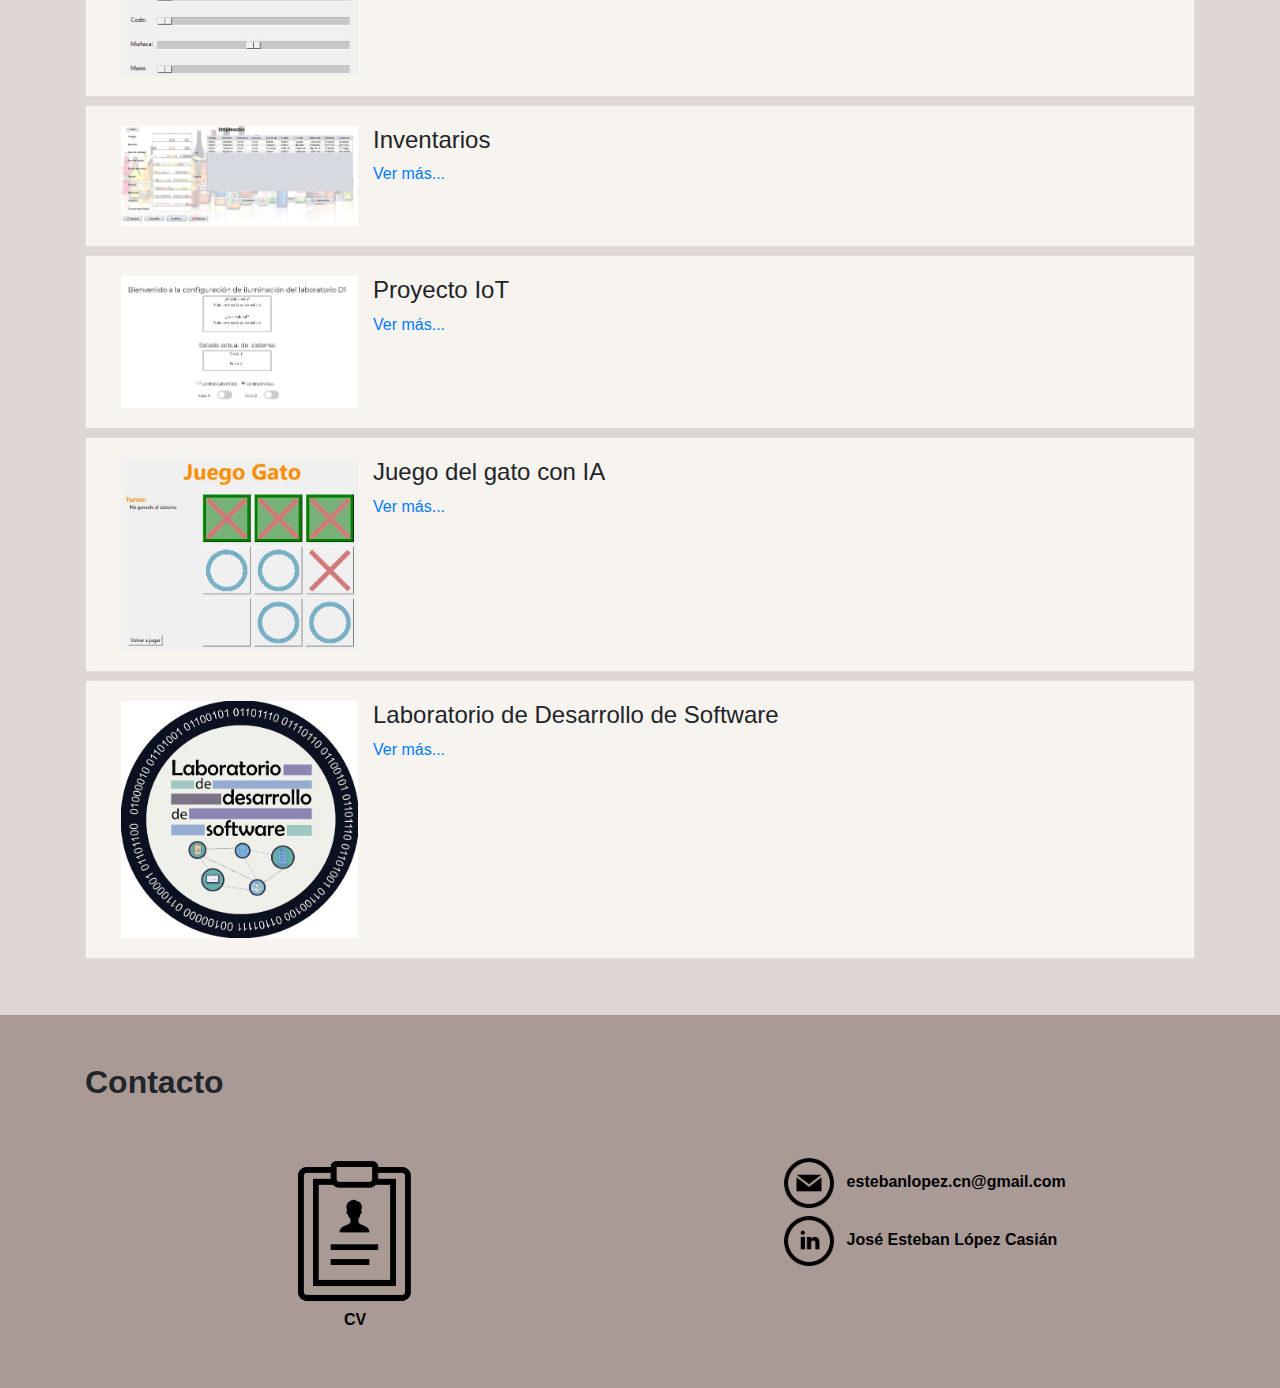
==== commit 27b6e9e6: "fix: Center contact details div." ====
--- a/index.html
+++ b/index.html
@@ -136,22 +136,26 @@
         <div class="container pt-5 pb-5">
           <p class="h2"><b>Contacto</b></p> <br /><br />
           <div class="row cvCenter">
-            <div class="col">
+            <div class="col-md-6">
               <a href="https://drive.google.com/file/d/1BlrGmjgo-PZPkYwA4VZKEpNEvNTy_zhB/view?usp=sharing" target="_blank"><img src="images/cv.png" id="cv" width="150" height="150" alt="CV"><br />  
               <label id="lblcv" for="cv"><b> CV </b></label></a>
             </div>
-            <div class="col">
+            <div class="col-md-6">
               <div class="row pb-2">
-                <a href="mailto:estebanlopez.cn@gmail.com">
-                  <img class="mr-2" src="images/mail.png" width="50" height="50">
-                  <b>estebanlopez.cn@gmail.com</b>
-                </a>
-              </div>
-              <div class="row">
-                <a href="https://www.linkedin.com/in/jos%C3%A9-esteban-l%C3%B3pez-casi%C3%A1n-299401143/" target="_blank">
-                  <img class="mr-2" src="images/linkedin.png" width="50" height="50">
-                  <b>José Esteban López Casián</b>
-                </a>
+                <div class="mx-auto">
+                  <div class="row mb-2">
+                    <a href="mailto:estebanlopez.cn@gmail.com">
+                    <img class="mr-2" src="images/mail.png" width="50" height="50">
+                      <b>estebanlopez.cn@gmail.com</b>
+                    </a>
+                  </div>
+                  <div class="row">
+                    <a href="https://www.linkedin.com/in/jos%C3%A9-esteban-l%C3%B3pez-casi%C3%A1n-299401143/" target="_blank">
+                      <img class="mr-2" src="images/linkedin.png" width="50" height="50">
+                      <b>José Esteban López Casián</b>
+                    </a>
+                  </div>
+                </div>
               </div>
             </div>
           </div>
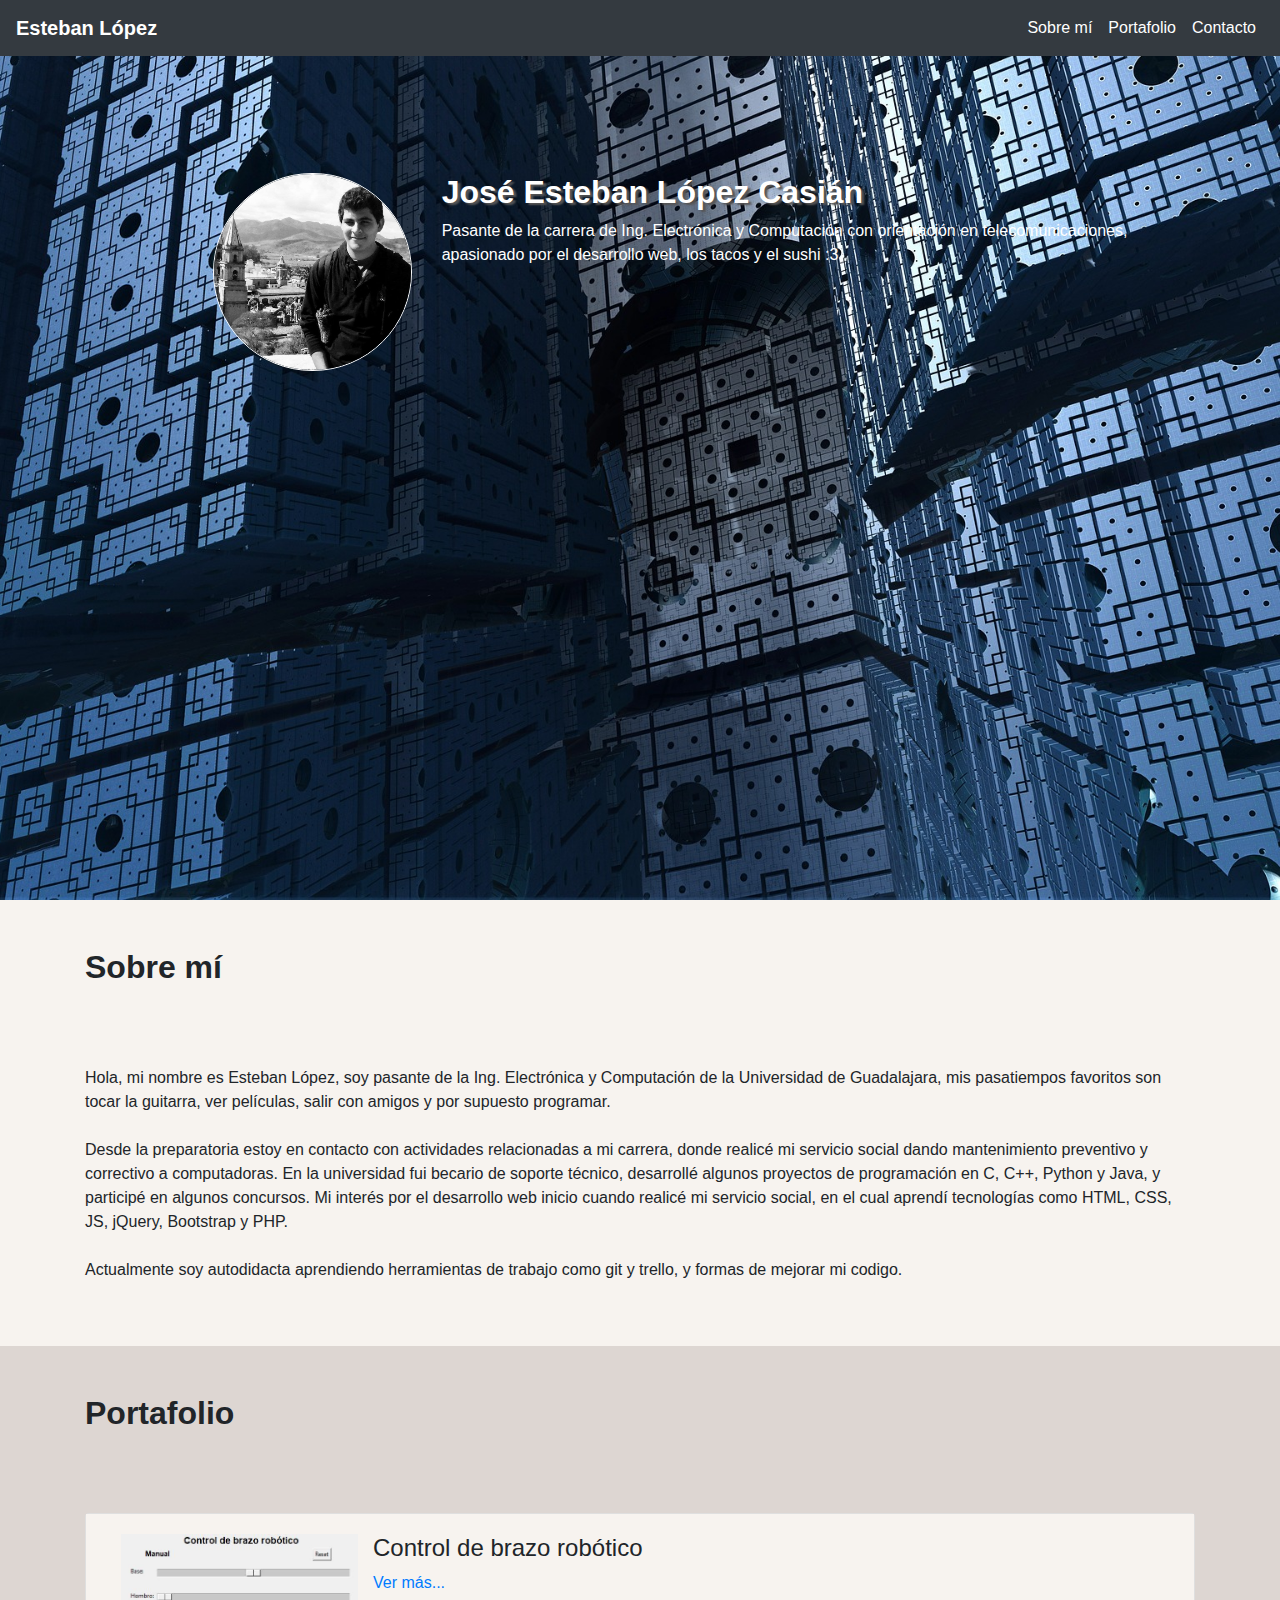
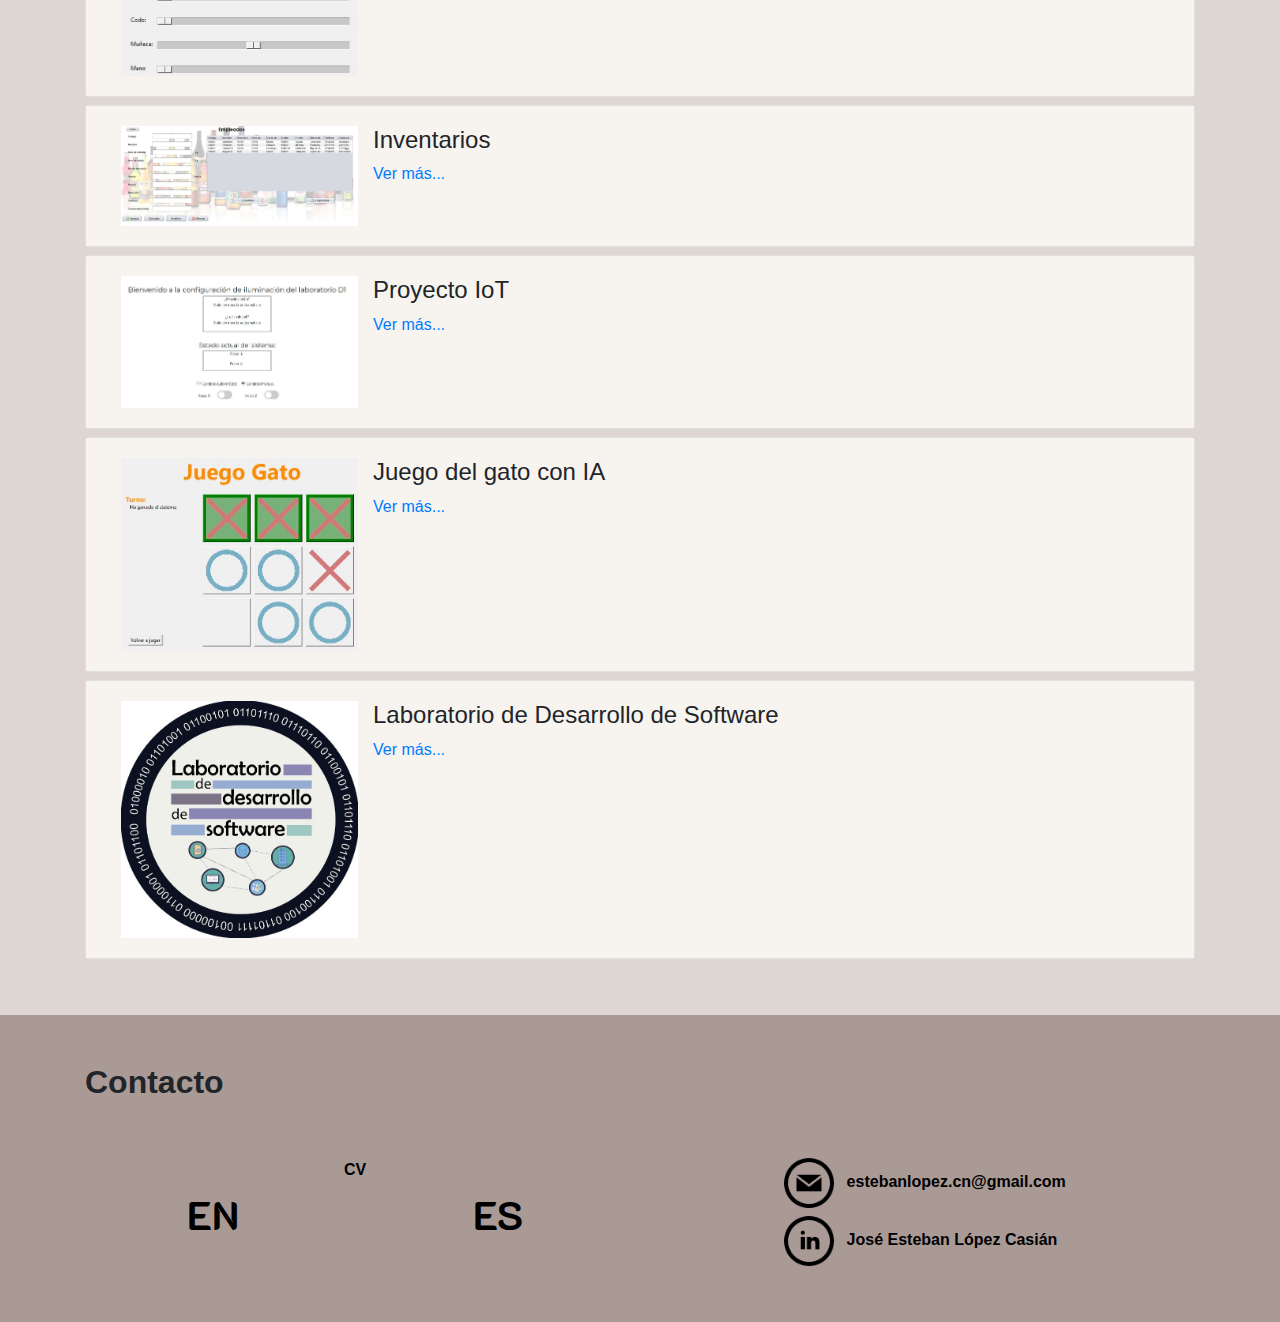
==== commit 695b7d15: "feat: Add spanish cv." ====
--- a/index.html
+++ b/index.html
@@ -10,6 +10,7 @@
 
     <link rel="stylesheet" href="css/starter-template.css">
     <link rel="stylesheet" href="https://stackpath.bootstrapcdn.com/bootstrap/4.1.2/css/bootstrap.min.css">
+    <link href="https://fonts.googleapis.com/css?family=K2D:800" rel="stylesheet"> 
   </head>
 
   <body>
@@ -137,8 +138,15 @@
           <p class="h2"><b>Contacto</b></p> <br /><br />
           <div class="row cvCenter">
             <div class="col-md-6">
-              <a href="https://drive.google.com/file/d/1BlrGmjgo-PZPkYwA4VZKEpNEvNTy_zhB/view?usp=sharing" target="_blank"><img src="images/cv.png" id="cv" width="150" height="150" alt="CV"><br />  
-              <label id="lblcv" for="cv"><b> CV </b></label></a>
+              <b> CV </b>
+              <div class="row cvs mt-2">
+                <div class="col-md-6">
+                  <a href="https://drive.google.com/file/d/1BlrGmjgo-PZPkYwA4VZKEpNEvNTy_zhB/view?usp=sharing" target="_blank"><h1><strong>EN</strong></h1></a>
+                </div>
+                <div class="col-md-6">
+                  <a href="https://drive.google.com/file/d/1yzWdhzJ2IVtDds4L7h8uabsY5xJ2G7ke/view?usp=sharing" target="_blank"><h1><strong>ES</strong></h1></a>
+                </div>
+              </div>
             </div>
             <div class="col-md-6">
               <div class="row pb-2">
--- a/css/starter-template.css
+++ b/css/starter-template.css
@@ -1,5 +1,13 @@
 body, html{
 	height: 100%;
+}
+
+.cvs{
+	font-family: 'K2D', sans-serif;
+}
+
+a:hover {
+	color: black;
 }
 
 .starter-template {
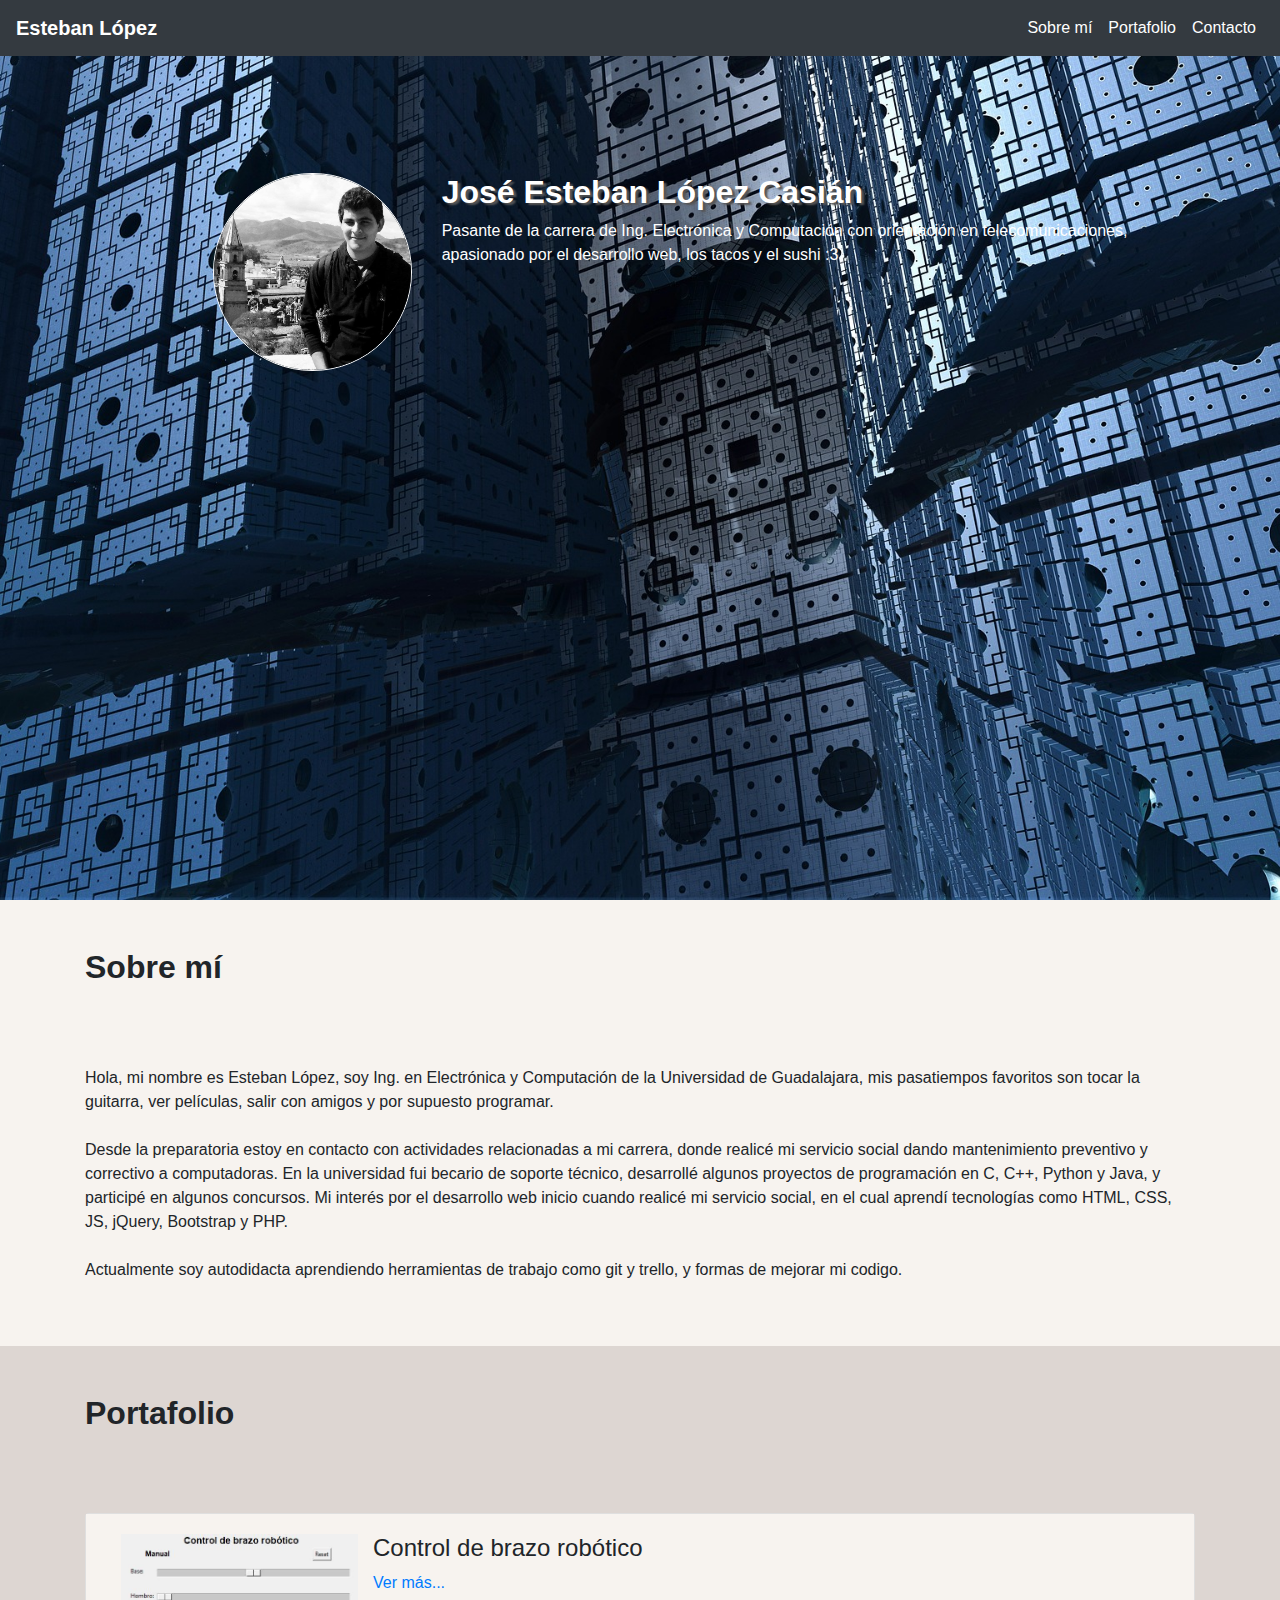
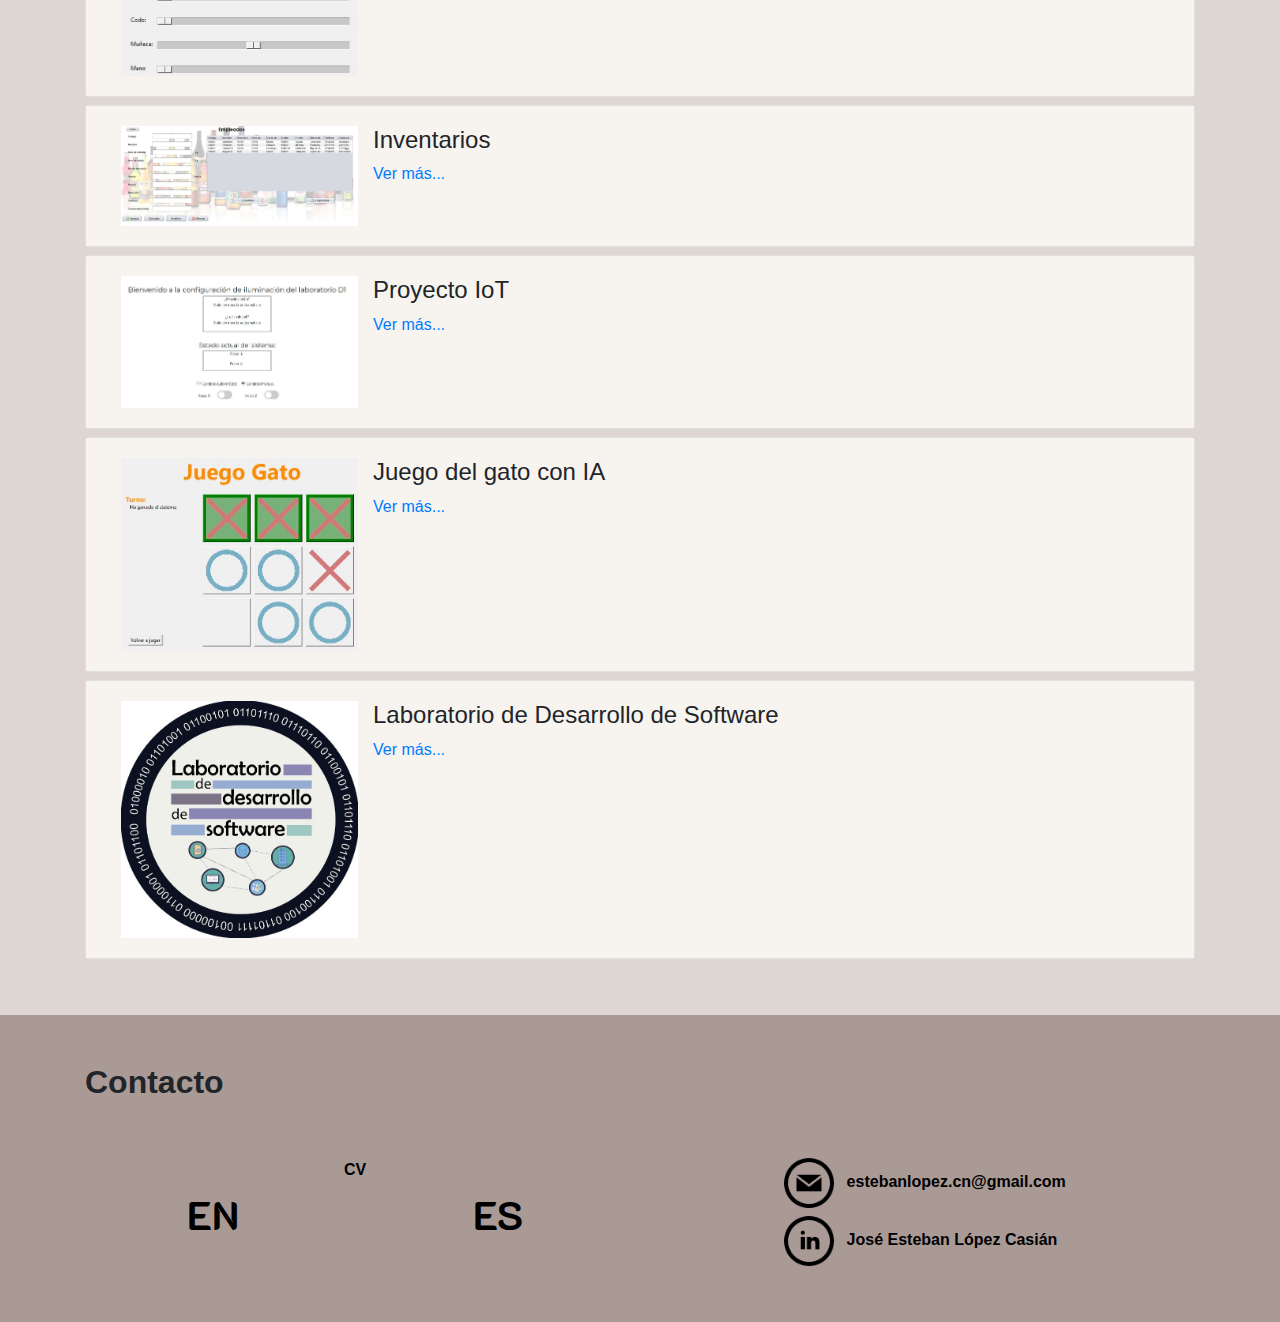
==== commit 1e147fdc: "feat: Update CV es" ====
--- a/index.html
+++ b/index.html
@@ -10,14 +10,14 @@
 
     <link rel="stylesheet" href="css/starter-template.css">
     <link rel="stylesheet" href="https://stackpath.bootstrapcdn.com/bootstrap/4.1.2/css/bootstrap.min.css">
-    <link href="https://fonts.googleapis.com/css?family=K2D:800" rel="stylesheet"> 
+    <link href="https://fonts.googleapis.com/css?family=K2D:800" rel="stylesheet">
   </head>
 
   <body>
     <nav class="navbar navbar-expand-lg navbar-dark bg-dark fixed-top">
       <a id="name" class="navbar-brand" href="#"><b>Esteban López</b></a>
       <button class="navbar-toggler" type="button" data-toggle="collapse" data-target="#menu" aria-controls="navbarNav" aria-expanded="false" aria-label="Toggle navigation">
-        <span class="navbar-toggler-icon"></span>
+        <span class="navbar-toggler-icon">sfdkkl</span>
       </button>
       <div class="collapse navbar-collapse" id="menu">
         <ul class="navbar-nav mr-auto"></ul>
@@ -47,11 +47,11 @@
         </div>
       </div>
     </div><!-- /.container -->
- 
+
     <div id="sobremi" class="w-100">
       <div class="container pt-5 pb-5">
           <p class="h2"><b>Sobre mí</b></p><br /><br /><br />
-          <p>Hola, mi nombre es Esteban López, soy pasante de la Ing. Electrónica y Computación de la Universidad de Guadalajara, mis pasatiempos favoritos son tocar la guitarra, ver películas, salir con amigos y por supuesto programar.
+          <p>Hola, mi nombre es Esteban López, soy Ing. en Electrónica y Computación de la Universidad de Guadalajara, mis pasatiempos favoritos son tocar la guitarra, ver películas, salir con amigos y por supuesto programar.
           <br /><br />
           Desde la preparatoria estoy en contacto con actividades relacionadas a mi carrera, donde realicé mi servicio social dando mantenimiento preventivo y correctivo a computadoras. En la universidad fui becario de soporte técnico, desarrollé algunos proyectos de programación en C, C++, Python y Java, y participé en algunos concursos. Mi interés por el desarrollo web inicio cuando realicé mi servicio social, en el cual aprendí tecnologías como HTML, CSS, JS, jQuery, Bootstrap y PHP.
           <br /><br />
@@ -144,7 +144,7 @@
                   <a href="https://drive.google.com/file/d/1BlrGmjgo-PZPkYwA4VZKEpNEvNTy_zhB/view?usp=sharing" target="_blank"><h1><strong>EN</strong></h1></a>
                 </div>
                 <div class="col-md-6">
-                  <a href="https://drive.google.com/file/d/1yzWdhzJ2IVtDds4L7h8uabsY5xJ2G7ke/view?usp=sharing" target="_blank"><h1><strong>ES</strong></h1></a>
+                  <a href="https://docs.google.com/document/d/1OQIxRLgmyVtaUW7y63apdMw9hSaAhyn0OSXh1DbfZ3c/edit?usp=sharing" target="_blank"><h1><strong>ES</strong></h1></a>
                 </div>
               </div>
             </div>
@@ -173,4 +173,4 @@
     <script src="https://cdnjs.cloudflare.com/ajax/libs/popper.js/1.14.3/umd/popper.min.js" integrity="sha384-ZMP7rVo3mIykV+2+9J3UJ46jBk0WLaUAdn689aCwoqbBJiSnjAK/l8WvCWPIPm49" crossorigin="anonymous"></script>
     <script src="https://stackpath.bootstrapcdn.com/bootstrap/4.1.2/js/bootstrap.min.js" integrity="sha384-o+RDsa0aLu++PJvFqy8fFScvbHFLtbvScb8AjopnFD+iEQ7wo/CG0xlczd+2O/em" crossorigin="anonymous"></script>
   </body>
-</html>+</html>
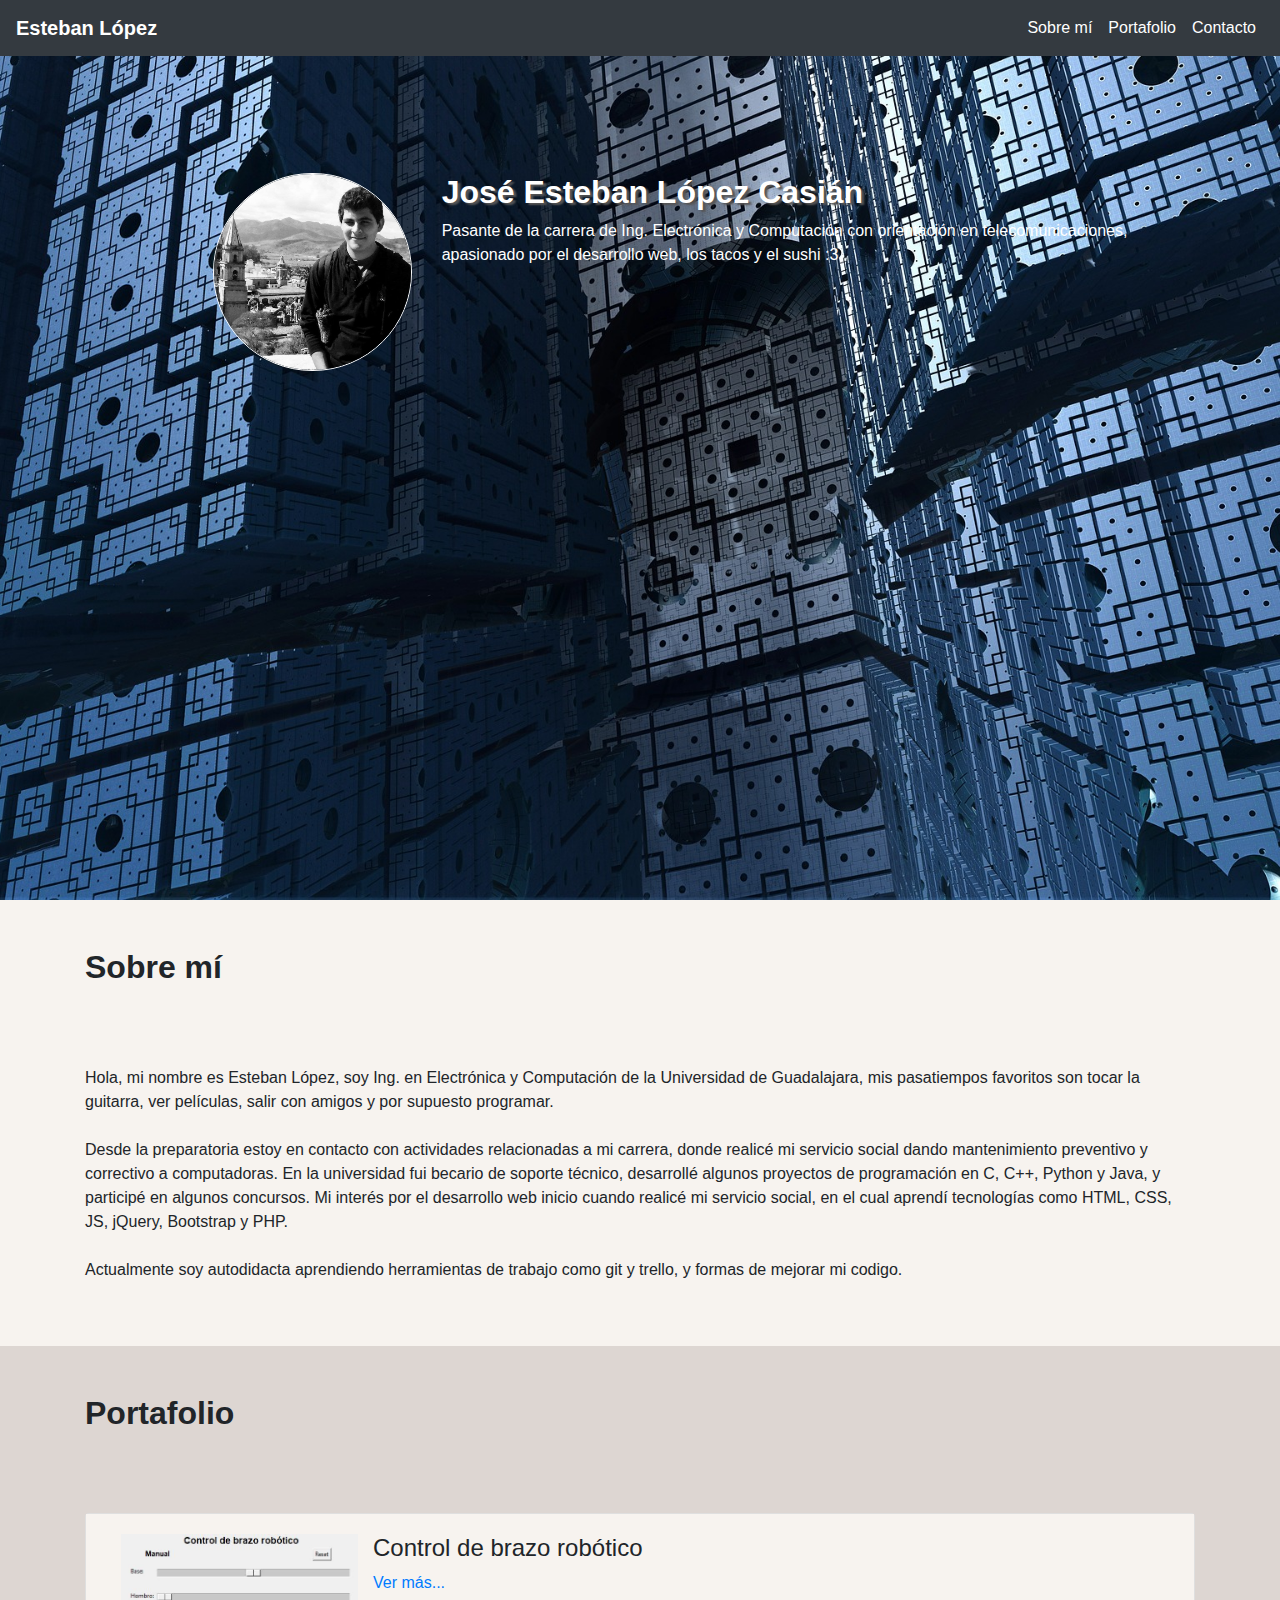
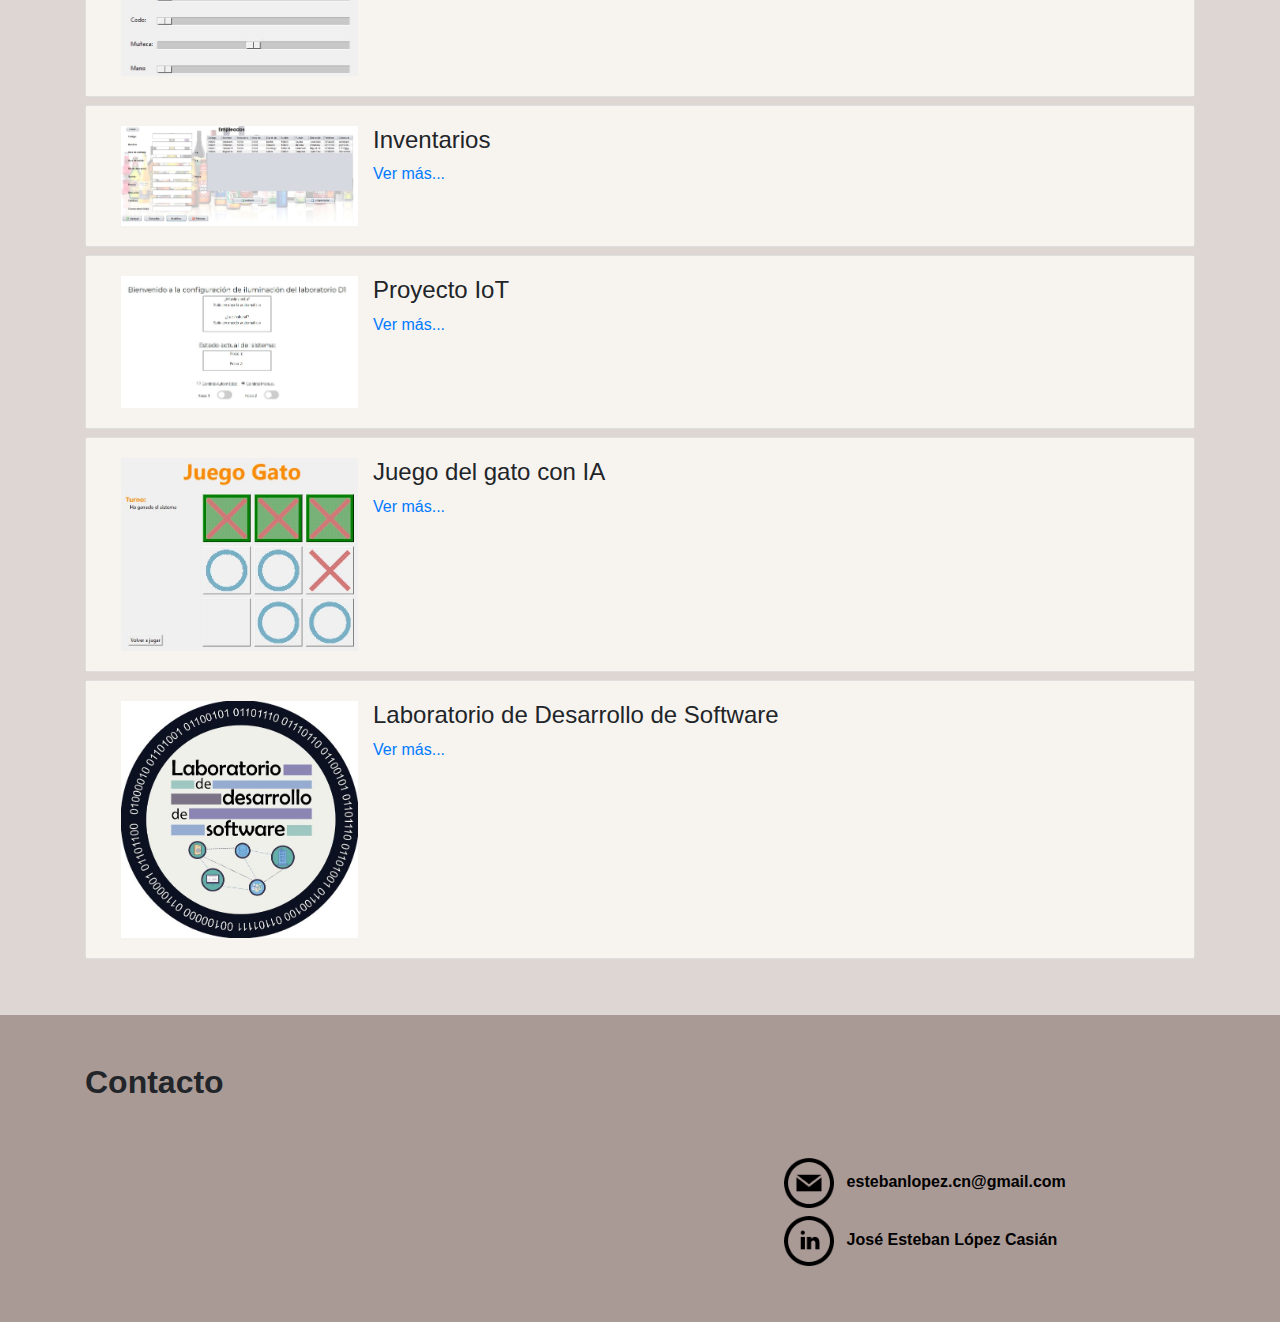
==== commit ea5795fb: "Update index.html" ====
--- a/index.html
+++ b/index.html
@@ -138,15 +138,6 @@
           <p class="h2"><b>Contacto</b></p> <br /><br />
           <div class="row cvCenter">
             <div class="col-md-6">
-              <b> CV </b>
-              <div class="row cvs mt-2">
-                <div class="col-md-6">
-                  <a href="https://drive.google.com/file/d/1BlrGmjgo-PZPkYwA4VZKEpNEvNTy_zhB/view?usp=sharing" target="_blank"><h1><strong>EN</strong></h1></a>
-                </div>
-                <div class="col-md-6">
-                  <a href="https://docs.google.com/document/d/1OQIxRLgmyVtaUW7y63apdMw9hSaAhyn0OSXh1DbfZ3c/edit?usp=sharing" target="_blank"><h1><strong>ES</strong></h1></a>
-                </div>
-              </div>
             </div>
             <div class="col-md-6">
               <div class="row pb-2">
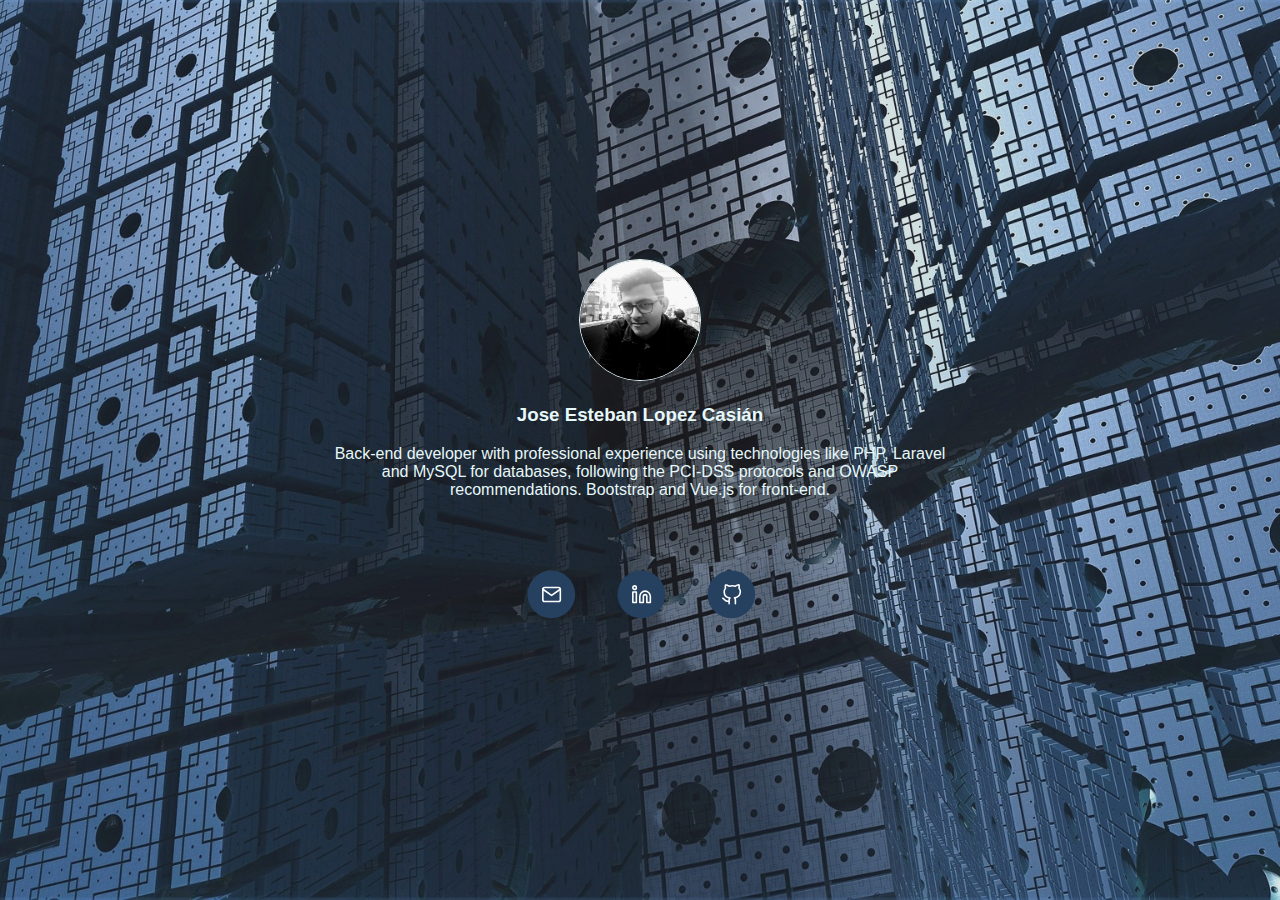
==== commit 9fb61fa2: "feat: new design" ====
--- a/index.html
+++ b/index.html
@@ -6,162 +6,45 @@
     <meta name="description" content="">
     <meta name="author" content="">
 
+    <link rel="stylesheet" type="text/css" href="./css/main.css">
+    <link rel="stylesheet" type="text/css" href="./css/media-queries.css">
     <title>Esteban López</title>
-
-    <link rel="stylesheet" href="css/starter-template.css">
-    <link rel="stylesheet" href="https://stackpath.bootstrapcdn.com/bootstrap/4.1.2/css/bootstrap.min.css">
-    <link href="https://fonts.googleapis.com/css?family=K2D:800" rel="stylesheet">
   </head>
 
-  <body>
-    <nav class="navbar navbar-expand-lg navbar-dark bg-dark fixed-top">
-      <a id="name" class="navbar-brand" href="#"><b>Esteban López</b></a>
-      <button class="navbar-toggler" type="button" data-toggle="collapse" data-target="#menu" aria-controls="navbarNav" aria-expanded="false" aria-label="Toggle navigation">
-        <span class="navbar-toggler-icon">sfdkkl</span>
-      </button>
-      <div class="collapse navbar-collapse" id="menu">
-        <ul class="navbar-nav mr-auto"></ul>
-        <ul  class="navbar-nav">
-          <li class="nav-item active">
-            <a class="nav-link" href="#sobremi">Sobre mí</a>
-          </li>
-          <li class="nav-item active">
-            <a class="nav-link" href="#portafolio">Portafolio</a>
-          </li>
-          <li class="nav-item active">
-            <a class="nav-link" href="#contacto">Contacto</a>
-          </li>
-        </ul>
-      </div>
-    </nav>
-    <div role="main" class="container-fluid pt-5 fullImage text-center">
-      <div class="starter-template">
-        <div class="row">
-          <div class="col-sm-4 text-md-right">
-            <img src="images/profile.jpg" id="profile" class="rounded-circle border border-white img-fluid w-50">
+  <body> 
+    <div class="flex f-justify-content f-align-center h-100">
+      <div id="container" class="w-md-75 w-lg-50">
+        <div class="profile-image">
+            <img src="images/profile.jpg">
+        </div>
+        <div class="person-description txt-white">
+            <div class="title">
+                <h3>Jose Esteban Lopez Casián</h3>
+            </div>
+            <div class="description">
+                <p>Back-end developer with professional experience using technologies like PHP, Laravel and MySQL for databases, following the PCI-DSS protocols and OWASP recommendations. Bootstrap and Vue.js for front-end.</p>
+            </div>
+        </div>
+
+        <div class="flex f-justify-center icons mt-3">
+          <div class="email">
+            <a href="mailto:estebanlopez.cn@gmail.com">
+              <img src="images/email.svg" width="90" height="90" 
+                  title="estebanlopez.cn@gmail.com" target="_blank">
+            </a>
           </div>
-          <div class="col-sm-8">
-            <p id="nombrePrincipal" class="h2 text-md-left"><strong>José Esteban López Casián</strong></p>
-            <p class="text-md-left">Pasante de la carrera de Ing. Electrónica y Computación con orientación en telecomunicaciones, <br />apasionado por el desarrollo web, los tacos y el sushi :3</p>
+          <div class="linkedin">
+            <a href="https://www.linkedin.com/in/estebanlopezcn/" target="_blank">
+              <img src="images/linkedin.svg" width="90" height="90">
+            </a>
+          </div>
+          <div class="github">
+            <a href="https://github.com/lopezcasian" target="_blank">
+              <img src="images/github.svg" width="90" height="90">
+            </a>
           </div>
         </div>
       </div>
-    </div><!-- /.container -->
-
-    <div id="sobremi" class="w-100">
-      <div class="container pt-5 pb-5">
-          <p class="h2"><b>Sobre mí</b></p><br /><br /><br />
-          <p>Hola, mi nombre es Esteban López, soy Ing. en Electrónica y Computación de la Universidad de Guadalajara, mis pasatiempos favoritos son tocar la guitarra, ver películas, salir con amigos y por supuesto programar.
-          <br /><br />
-          Desde la preparatoria estoy en contacto con actividades relacionadas a mi carrera, donde realicé mi servicio social dando mantenimiento preventivo y correctivo a computadoras. En la universidad fui becario de soporte técnico, desarrollé algunos proyectos de programación en C, C++, Python y Java, y participé en algunos concursos. Mi interés por el desarrollo web inicio cuando realicé mi servicio social, en el cual aprendí tecnologías como HTML, CSS, JS, jQuery, Bootstrap y PHP.
-          <br /><br />
-          Actualmente soy autodidacta aprendiendo herramientas de trabajo como git y trello, y formas de mejorar mi codigo.</p>
-      </div> <!-- Sobre mi -->
     </div>
-    <div id="portafolio">
-        <div class="container pt-5 pb-5">
-          <p class="h2"><b>Portafolio</b></p>
-          <br /><br /><br />
-          <div class="card mb-2">
-            <div class="card-body">
-              <div class="video-image-thumb col-md-3 float-left">
-                <div class="video-image-mask">
-                    <img src="images/Projects/brazo1.JPG" class="w-100 h-100">
-                </div>
-              </div>
-              <div class="data">
-                  <h4 class="video-title">Control de brazo robótico</h4>
-                  <p><a href="pages/brazo.html">Ver más...</a></p>
-              </div>
-            </div>
-          </div>
-
-          <div class="card mb-2">
-            <div class="card-body">
-              <div class="video-image-thumb col-md-3 float-left">
-                <div class="video-image-mask">
-                    <img src="images/Projects/BAR6.JPG" class="w-100 h-100">
-                </div>
-              </div>
-              <div class="data">
-                  <h4 class="video-title">Inventarios</h4>
-                  <p><a href="pages/bar.html">Ver más...</a></p>
-              </div>
-            </div>
-          </div>
-
-          <div class="card mb-2">
-            <div class="card-body">
-              <div class="video-image-thumb col-md-3 float-left">
-                <div class="video-image-mask">
-                    <img src="images/Projects/TCA1.JPG" class="w-100 h-100">
-                </div>
-              </div>
-              <div class="data">
-                  <h4 class="video-title">Proyecto IoT</h4>
-                  <p><a href="pages/tca.html">Ver más...</a></p>
-              </div>
-            </div>
-          </div>
-
-          <div class="card mb-2">
-            <div class="card-body">
-              <div class="video-image-thumb col-md-3 float-left">
-                <div class="video-image-mask">
-                    <img src="images/Projects/IA4.JPG" class="w-100 h-100">
-                </div>
-              </div>
-              <div class="data">
-                  <h4 class="video-title">Juego del gato con IA</h4>
-                  <p><a href="pages/gato.html">Ver más...</a></p>
-              </div>
-            </div>
-          </div>
-
-          <div class="card mb-2">
-            <div class="card-body">
-              <div class="video-image-thumb col-md-3 float-left">
-                <div class="video-image-mask">
-                    <img src="images/Projects/LDS.JPG" class="w-100 h-100">
-                </div>
-              </div>
-              <div class="data">
-                  <h4 class="video-title">Laboratorio de Desarrollo de Software</h4>
-                  <p><a href="pages/lds.html">Ver más...</a></p>
-              </div>
-            </div>
-          </div>
-        </div>
-      </div>
-      <div id="contacto">
-        <div class="container pt-5 pb-5">
-          <p class="h2"><b>Contacto</b></p> <br /><br />
-          <div class="row cvCenter">
-            <div class="col-md-6">
-            </div>
-            <div class="col-md-6">
-              <div class="row pb-2">
-                <div class="mx-auto">
-                  <div class="row mb-2">
-                    <a href="mailto:estebanlopez.cn@gmail.com">
-                    <img class="mr-2" src="images/mail.png" width="50" height="50">
-                      <b>estebanlopez.cn@gmail.com</b>
-                    </a>
-                  </div>
-                  <div class="row">
-                    <a href="https://www.linkedin.com/in/jos%C3%A9-esteban-l%C3%B3pez-casi%C3%A1n-299401143/" target="_blank">
-                      <img class="mr-2" src="images/linkedin.png" width="50" height="50">
-                      <b>José Esteban López Casián</b>
-                    </a>
-                  </div>
-                </div>
-              </div>
-            </div>
-          </div>
-        </div>
-      </div>
-    <script src="https://code.jquery.com/jquery-3.3.1.slim.min.js" integrity="sha384-q8i/X+965DzO0rT7abK41JStQIAqVgRVzpbzo5smXKp4YfRvH+8abtTE1Pi6jizo" crossorigin="anonymous"></script>
-    <script src="https://cdnjs.cloudflare.com/ajax/libs/popper.js/1.14.3/umd/popper.min.js" integrity="sha384-ZMP7rVo3mIykV+2+9J3UJ46jBk0WLaUAdn689aCwoqbBJiSnjAK/l8WvCWPIPm49" crossorigin="anonymous"></script>
-    <script src="https://stackpath.bootstrapcdn.com/bootstrap/4.1.2/js/bootstrap.min.js" integrity="sha384-o+RDsa0aLu++PJvFqy8fFScvbHFLtbvScb8AjopnFD+iEQ7wo/CG0xlczd+2O/em" crossorigin="anonymous"></script>
   </body>
 </html>
--- a/css/main.css
+++ b/css/main.css
@@ -0,0 +1,49 @@
+html, body {
+    height: 100%;
+    margin: 0;
+}
+
+body {
+	background-image: url(../images/main.jpg);
+	background-position: center;
+	background-repeat: no-repeat;
+	background-size: cover;
+	font-family: 'K2D', sans-serif;
+    text-align: center;
+}
+
+
+.flex {
+	display: flex;
+}
+
+.f-justify-content {
+    justify-content: center;
+}
+
+.f-justify-center {
+    justify-content: center;
+}
+
+.f-align-center {
+    align-items: center;
+}
+
+.txt-white {
+    color: #E6F8FA;
+}
+
+.profile-image > img {
+    border-radius: 50%;
+    width: 120px;
+    height: 120px;
+    border: 1px solid #E6F8FA;
+}
+
+.h-100 {
+    height: 100%;
+}
+
+.mt-3 {
+    margin-top: 3em;
+}--- a/css/media-queries.css
+++ b/css/media-queries.css
@@ -0,0 +1,21 @@
+@media only screen and (min-width: 576px) { 
+
+}
+
+@media only screen and (min-width: 768px) {
+    .w-md-75 {
+        width: 75%;
+    }
+}
+
+@media only screen and (min-width: 992px) {
+    .w-lg-50 {
+        width: 50%;
+    }
+}
+
+@media only screen and (min-width: 1200px) { 
+    .w-xl-50 {
+        width: 50%;
+    }
+}